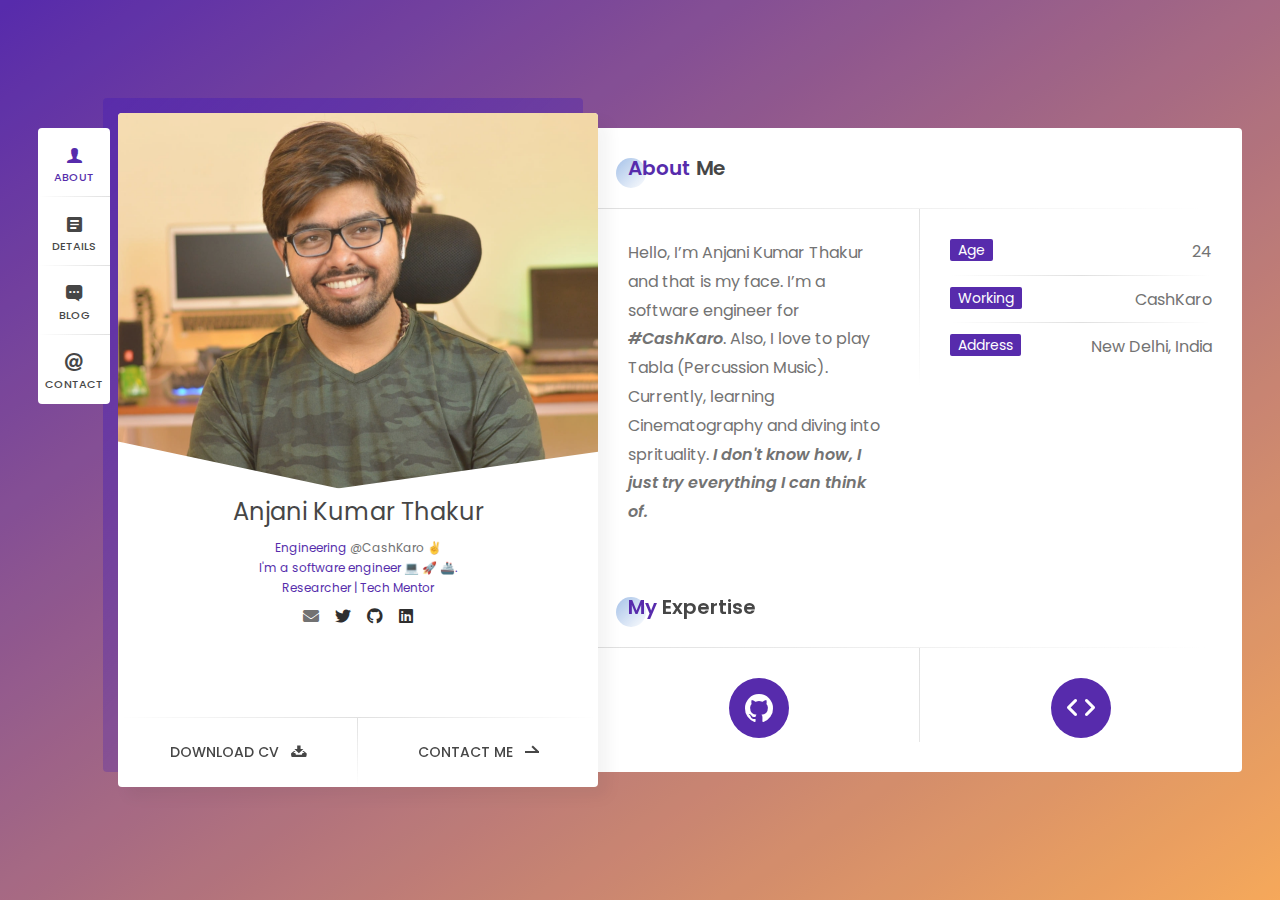
==== index.html @ 3b072b1d "Init" ====
<!DOCTYPE html>
<html lang="en">

<head>
	
	<!--
		Basic
	-->
	<meta charset="UTF-8" />
	<meta http-equiv="X-UA-Compatible" content="IE=edge"> 
	<title>Anjani Kumar Thakur</title>
	<meta name="viewport" content="width=device-width, initial-scale=1, maximum-scale=1" />
	<meta name=description content="Hi I am Anjani Kumar Thakur. I am a Software Engineer - R&D at CashKaro. I love to work in team and build products. I'm a maker and software artisan 💻 🚀 🚢. I love to work in team and build products. Researcher | Tech Mentor">
	<link rel=canonical href=https://anjkt.com/>
	<meta property=og:locale content=en_US>
	<meta property=og:type content=website>
	<meta property=og:title content="Anjani Kumar Thakur - Software Engineer - R&D at CashKaro">
	<meta property=og:description content="Hi I am Anjani Kumar Thakur. I am a Software Engineer - R&D at CashKaro. I love to work in team and build products. I'm a maker and software artisan 💻 🚀 🚢. I love to work in team and build products. Researcher | Tech Mentor">
	<meta property=og:url content=https://anjkt.com/>
	<meta property=og:site_name content="Anjani Kumar Thakur">
	<meta name=twitter:card content=summary_large_image>
	<meta name=twitter:description content="Hi I am Anjani Kumar Thakur. I am a Software Engineer - R&D at CashKaro. I love to work in team and build products. I'm a maker and software artisan 💻 🚀 🚢. I love to work in team and build products. Researcher | Tech Mentor">
	<meta name=twitter:title content="Anjani Kumar Thakur - Software Engineer - R&D at CashKaro">
	
	<!--
		Load Fonts
	-->
	<link href="https://fonts.googleapis.com/css?family=Poppins:100,100i,200,200i,300,300i,400,400i,500,500i,600,600i,700,700i,800,800i,900,900i" rel="stylesheet">
	<link rel="stylesheet" href="https://use.fontawesome.com/releases/v5.8.0/css/all.css">
	
	<!--
		Load CSS
	-->
	<link rel="stylesheet" href="css/basic.css" />
	<link rel="stylesheet" href="css/layout.css" />
	<link rel="stylesheet" href="css/blogs.css" />
	<link rel="stylesheet" href="css/ionicons.css" />
	<link rel="stylesheet" href="css/magnific-popup.css" />
	<link rel="stylesheet" href="css/animate.css" />
	<link rel="stylesheet" href="css/owl.carousel.css" />

	<!--
		Background Gradient
	-->
	<link rel="stylesheet" href="css/gradient.css" />
	
	<!--
		Template New-Skin
	-->
	<link rel="stylesheet" href="css/new-skin/new-skin.css" />

	<!--
		Template Colors
	-->
	<link rel="stylesheet" href="css/template-colors/blue.css" />

	<!--
		Favicons
	-->
	<link rel="shortcut icon" href="images/favicons/favicon.ico">
	
</head>

<body>
	<div class="page new-skin">
		
		<!-- preloader -->
		<div class="preloader">
			<div class="centrize full-width">
				<div class="vertical-center">
					<div class="spinner">
						<div class="double-bounce1"></div>
						<div class="double-bounce2"></div>
					</div>
				</div>
			</div>
		</div>

		<!-- background -->
		<div class="background gradient">
			<ul class="bg-bubbles">
      <li></li>
      <li></li>
      <li></li>
      <li></li>
      <li></li>
      <li></li>
      <li></li>
      <li></li>
      <li></li>
      <li></li>
    </ul>
		</div>

		<!--
			Container
		-->
		<div class="container opened" data-animation-in="fadeInLeft" data-animation-out="fadeOutLeft">

			<!--
				Header
			-->
			<header class="header">

				<!-- menu -->
				<div class="top-menu">
					<ul>
						<li class="active">
							<a href="#about-card">
								<span class="icon ion-person"></span>
								<span class="link">About</span>
							</a>
						</li>
						<li>
							<a href="#edu-card">
								<span class="icon ion-android-list"></span>
								<span class="link">Details</span>
							</a>
						</li>
						<!-- <li>
							<a href="#works-card">
								<span class="icon ion-paintbrush"></span>
								<span class="link">Works</span>
							</a>
						</li> -->
						<li>
							<a href="#blog-card">
								<span class="icon ion-chatbox-working"></span>
								<span class="link">Blog</span>
							</a>
						</li>  
						<li>
							<a href="#contacts-card">
								<span class="icon ion-at"></span>
								<span class="link">Contact</span>
							</a>
						</li>
					</ul>
				</div>

			</header>

			<!--
				Card - Started
			-->
			<div class="card-started" id="home-card">

				<!--
					Profile
				-->
				<div class="profile no-photo">

					<!-- profile image -->
					<div class="slide" style="background-image: url(images/3941.jpg);"></div>

					<!-- profile photo -->
					<div class="image">
						<img src="images/profile.png" alt="" />
					</div>

					<!-- profile titles -->
					<div class="title">Anjani Kumar Thakur</div>
					<div class="subtitle">Engineering <a href="https://cashkaro.com">@CashKaro</a> ✌️<br>
						I'm a software engineer 💻 🚀 🚢.<br>
						Researcher | Tech Mentor</div>

					<!-- profile socials -->
					<div class="social">
						<a target="_blank" href="mailto:hireanjkt@gmail.com"><span class="fa fa-envelope"></span></a>
						<a target="_blank" href="https://twitter.com/lifeofanjkt"><span class="fab fa-twitter"></span></a>
						<a target="_blank" href="https://github.com/anjkt"><span class="fab fa-github"></span></a>
						<a target="_blank" href="https://linkedin.com/in/anjkt/"><span class="fab fa-linkedin"></span></a>
					</div>
					
					<!-- profile buttons -->
					<div class="lnks">
						<a href="https://anjkt.com/resume.pdf" class="lnk" target="_blank">
							<span class="text">Download CV</span>
							<span class="ion ion-archive"></span>
						</a>
						<a href="#" class="lnk discover">
							<span class="text">Contact Me</span>
							<span class="arrow"></span>
						</a>
					</div>

				</div>

			</div>

			<!-- 
				Card - About
			-->
			<div class="card-inner animated active" id="about-card">
				<div class="card-wrap">

					<!-- 
						About 
					-->
					<div class="content about">

						<!-- title -->
						<div class="title">About Me</div>

						<!-- content -->
						<div class="row">
							<div class="col col-d-6 col-t-6 col-m-12 border-line-v">
								<div class="text-box">
									<p>
										Hello, I’m Anjani Kumar Thakur and that is my face. I’m a software engineer for <em><strong>#CashKaro</strong></em>. Also, I love to play Tabla (Percussion Music). Currently, learning Cinematography and diving into sprituality. <em><strong> I don't know how, I just try everything I can think of. </strong></em>
									</p>
								</div>
							</div>
							<div class="col col-d-6 col-t-6 col-m-12 border-line-v">
								<div class="info-list">
									<ul>
										<li><strong>Age</strong> 24</li>
										<li><strong>Working</strong> CashKaro</li>
										<li><strong>Address</strong> New Delhi, India</li>
									</ul>
								</div>
							</div>
							<div class="clear"></div>
						</div>

					</div>

					<!--
						Services
					-->
					<div class="content services">

						<!-- title -->
						<div class="title">My Expertise</div>

						<!-- content -->
						<div class="row service-items border-line-v">

							<!-- service item -->
							<div class="col col-d-6 col-t-6 col-m-12 border-line-h">
								<div class="service-item">
									<div class="icon"><span class="ion ion-social-github"></span></div>
									<div class="name">System Architecturing/ Design</div>
									<p>
										I love to design scalable systems and the underlying Architecture.
									</p>
								</div>
							</div>

							<!-- service item -->
							<div class="col col-d-6 col-t-6 col-m-12 border-line-h">
								<div class="service-item">
									<div class="icon"><span class="ion ion-code"></span></div>
									<div class="name">Software Developement</div>
									<p>
										I'm a maker and software artisan 💻 🚀 🚢. I love to work in team and build products.
									</p>
								</div>
							</div>

							<!-- service item -->
							<div class="col col-d-6 col-t-6 col-m-12">
								<div class="service-item">
									<div class="icon"><span class="ion ion-power"></span></div>
									<div class="name">Research</div>
									<p>
										I love to research on various verticals of Computer Science. I am learning to understand the Request/Response Packets.
									</p>
								</div>
							</div>

							<!-- service item -->
							<div class="col col-d-6 col-t-6 col-m-12">
								<div class="service-item">
									<div class="icon"><span class="ion ion-social-youtube"></span></div>
									<div class="name">Mentoring</div>
									<p>
										Working on Development of a Tech Channel to help individuals to get conceptual learning of Computer Science.
									</p>
								</div>
							</div>

							<div class="clear"></div>
						</div>

					</div>

					<!--
						Fun Fact
					-->
					<div class="content fuct">

						<!-- title -->
						<div class="title">Hobbies</div>

						<!-- content -->
						<div class="row fuct-items">

							<!-- fuct item -->
							<div class="col col-d-4 col-t-4 col-m-6 border-line-v">
								<div class="fuct-item">
									<div class="icon"><span class="ion ion-disc"></span></div>
									<div class="name">Playing Tabla</div>
								</div>
							</div>

							<!-- fuct item -->
							<div class="col col-d-4 col-t-4 col-m-6 border-line-v">
								<div class="fuct-item">
									<div class="icon"><span class="ion ion-beaker"></span></div>
									<div class="name">Cooking</div>
								</div>
							</div>

							<!-- fuct item -->
							<div class="col col-d-4 col-t-4 col-m-6 border-line-v">
								<div class="fuct-item">
									<div class="icon"><span class="ion ion-coffee"></span></div>
									<div class="name">10+ Talks given</div>
								</div>
							</div>

							<div class="clear"></div>
						</div>

					</div>

					<!--
						Clients
					-->
					<div class="content clients">

						<!-- title -->
						<div class="title">Recent Talks</div>

						<!-- content -->
						<div class="row client-items">

							<!-- client item -->
							<div class="col col-d-3 col-t-3 col-m-6 border-line-v">
								<div class="client-item">
									<div class="image">
										<a target="_blank" href="https://www.meetup.com/GdgCloudChennai/events/266081385/">
											<img src="https://www.gstatic.com/devrel-devsite/prod/v2e3f09d6e6536badfdb5bf4153d08404c10f0bdcdc9056b4896a90327dc2c4ff/cloud/images/favicons/onecloud/apple-icon.png" alt="" />
										</a>
									</div>
								</div>
							</div>

							<!-- client item -->
							<div class="col col-d-3 col-t-3 col-m-6 border-line-v">
								<div class="client-item">
									<div class="image">
										<a target="_blank" href="https://www.docker.com/">
											<img src="https://www.docker.com/sites/default/files/d8/styles/role_icon/public/2019-07/vertical-logo-monochromatic.png?itok=erja9lKc" alt="" />
										</a>
									</div>
								</div>
							</div>

							<!-- client item -->
							<div class="col col-d-3 col-t-3 col-m-6 border-line-v">
								<div class="client-item">
									<div class="image">
										<a target="_blank" href="https://kubernetes.io/">
											<img src="https://pbs.twimg.com/profile_images/511909265720614913/21_d3cvM_400x400.png" alt="" />
										</a>
									</div>
								</div>
							</div>

							<!-- client item -->
							<div class="col col-d-3 col-t-3 col-m-6 border-line-v">
								<div class="client-item">
									<div class="image">
										<a target="_blank" href="https://nodejs.org/en/">
											<img src="https://www.mindrops.com/images/nodejs-image.png" alt="" />
										</a>
									</div>
								</div>
							</div>

							<div class="clear"></div>
						</div>

					</div>
				</div>
			</div>


			<!--
				Card - Blog
			-->
			<div class="card-inner blog" id="blog-card">
				<div class="card-wrap">

					<!--
						Blog
					-->
					<div class="content blog">

						<!-- title -->
						<div class="title">Latest Posts</div>

						<!-- content -->
						<div class="row border-line-v">
							<!-- blog item -->
							<div class="col col-d-12 col-t-12 col-m-12 border-line-h">
								<div class="box-item">
									<div class="image">
										<a href="https://www.notion.so/A-Productive-Day-671bca0c2867458e9b963aa12593a6b6" target="_blank">
											<img src="images/blog/blog3.jpg" alt="" />
											<span class="info">
												<span class="ion ion-document-text"></span>
											</span>
											<span class="date"><strong>08</strong>June, 21</span>
										</a>
									</div>
									<div class="desc">
										<a href="https://www.notion.so/A-Productive-Day-671bca0c2867458e9b963aa12593a6b6" target="_blank" class="name">How to push upto 100?</a>
										<div class="category">Productivity</div>
									</div>
								</div>
							</div>
							<!-- blog item -->
							<div class="col col-d-12 col-t-12 col-m-12 border-line-h">
								<div class="box-item">
									<div class="image">
										<a href="TQO.pdf" target="_blank">
											<img src="images/blog/blog1.jpg" alt="" />
											<span class="info">
												<span class="ion ion-document-text"></span>
											</span>
											<span class="date"><strong>20</strong>Jan, 21</span>
										</a>
									</div>
									<div class="desc">
										<a href="TQO.pdf" target="_blank" class="name">How one can find a balance, between practicality and inner happiness?</a>
										<div class="category">Sprituality</div>
									</div>
								</div>
							</div>

							<!-- blog item -->
							<div class="col col-d-12 col-t-12 col-m-12 border-line-h">
								<div class="box-item">
									<div class="image">
										<a href="https://www.linkedin.com/pulse/computer-science-vs-programming-anjani-kumar-thakur/" target="_blank">
											<img src="https://media-exp1.licdn.com/dms/image/C4E12AQFOBDjTX3VTog/article-cover_image-shrink_600_2000/0/1593279548174?e=1621468800&v=beta&t=EJBWq5IeYnmeeKgQ9-lnHzk6WfWb9hARZYEfko4HFCw" alt="" />
											<span class="info">
												<span class="ion ion-document-text"></span>
											</span>
											<span class="date"><strong>27</strong>Jun, 20</span>
										</a>
									</div>
									<div class="desc">
										<a href="https://www.linkedin.com/pulse/computer-science-vs-programming-anjani-kumar-thakur/" target="_blank" class="name">Computer Science vs Programming</a>
										<div class="category">Engineering</div>
									</div>
								</div>
							</div>

							<div class="clear"></div>
						</div>

					</div>

				</div>
			</div>


			<!--
				Card - Resume
			-->
			<div class="card-inner" id="edu-card">
				<div class="card-wrap">

					<!--
						Resume
					-->
					<div class="content resume">

						<!-- title -->
						<div class="title">Details</div>

						<!-- content -->
						<div class="row">

							<!-- experience -->
							<div class="col col-d-6 col-t-6 col-m-12 border-line-v">
								<div class="resume-title border-line-h">
									<div class="icon"><i class="ion ion-briefcase"></i></div>
									<div class="name">Experience</div>
								</div>
								<div class="resume-items">
									<div class="resume-item border-line-h active">
										<div class="date">October 2018 - Present</div>
										<div class="name">Software Development Engineer - Research</div>
										<div class="company">CashKaro</div>
										<p>
											Collaborate with research and development teams on the execution of POC Projects.
										</p>
									</div>
									<div class="resume-item border-line-h">
										<div class="date">June 2018 - Sept 2018</div>
										<div class="name">Software Development Intern</div>
										<div class="company">NovoInvent Softwares</div>
										<p>
											Monitored technical aspects of the front-end delivery for several projects.
										</p>
									</div>
								</div>
							</div>

							<!-- education -->
							<div class="col col-d-6 col-t-6 col-m-12 border-line-v">
								<div class="resume-title border-line-h">
									<div class="icon"><i class="ion ion-university"></i></div>
									<div class="name">Education</div>
								</div>
								<div class="resume-items">
									<div class="resume-item border-line-h">
										<div class="date">2015-2019</div>
										<div class="name">Dr. A.P.J Abdul Kalam Technical University, Lucknow</div>
										<div class="company">Ghaziabad</div>
										<p>
											Bachelor of Technology in Computer Science & Engineering, R.D. Engineering College
										</p>
									</div>
									<div class="resume-item border-line-h">
										<div class="date">2012-2014</div>
										<div class="name">Higher Secondary</div>
										<div class="company">Biratnagar, Nepal</div>
										<p>
											Completed 10+2 in Physics & Maths from HSEB Board, Nepal at Lord Buddha Higher Secondary School
										</p>
									</div>
									<div class="resume-item">
										<div class="date">2002 - 2012</div>
										<div class="name">Secondary</div>
										<div class="company">Birtnagar Nepal</div>
										<p>
											Completed Matriculation from SLC Board, Nepal at Vinayak Boarding Secondary School
										</p>
									</div>
								</div>
							</div>

							<div class="clear"></div>
						</div>

					</div>

					<!--
						Skills
					-->
					<div class="content skills">
						<!-- content -->
						<div class="row">
							<!-- skill item -->
							<div class="col col-d-12 col-t-12 col-m-12 border-line-v">
								<div class="skills-list list">
									<div class="skill-title border-line-h">
										<div class="icon"><i class="ion ion-android-list"></i></div>
										<div class="name">Skills</div>
									</div>
									<ul>
										<li> 
											<div class="name">Languages : C, C++, Java, Python, JS, PHP</div>
										</li>
										<li> 
											<div class="name">Tools/ Frameworks : Bootstrap Polymer JS, Particle JS, MySQL, GIT</div>
										</li>
										<li> 
											<div class="name">Cloud Infrastructure : AWS, GCP </div>
										</li>
										<li> 
											<div class="name">Familiar Areas : Assembly, Java, Blockchain, Machine Learning and AI</div>
										</li>
										<li> 
											<div class="name">Agile Software Development with Testing in different phases of SDLC</div>
										</li>
										<li> 
											<div class="name">System Design</div>
										</li>
									</ul>
								</div>
							</div>
							
							<div class="clear"></div>
						</div>
						
					</div>

				</div>
			</div>


			<!--
				Card - Contacts
			-->
			<div class="card-inner contacts" id="contacts-card">
				<div class="card-wrap">

					<!--
						Conacts Info
					-->
					<div class="content contacts">

						<!-- title -->
						<div class="title">Get in Touch</div>

						<!-- content -->
						<div class="row">
							<div class="col col-d-3 col-t-3 col-m-3 border-line-v"><a target="_blank" href="mailto:hireanjkt@gmail.com"><span class="fa fa-3x fa-envelope"></span></a></div>
							<div class="col col-d-3 col-t-3 col-m-3 border-line-v"><a target="_blank" href="https://twitter.com/lifeofanjkt"><span class="fab fa-3x fa-twitter"></span></a></div>
							<div class="col col-d-3 col-t-3 col-m-3 border-line-v"><a target="_blank" href="https://github.com/anjkt"><span class="fab fa-3x fa-github"></span></a></div>
							<div class="col col-d-3 col-t-3 col-m-3 border-line-v"><a target="_blank" href="https://linkedin.com/in/anjkt/"><span class="fab fa-3x fa-linkedin"></span></a></div>
							<div class="clear"></div>
							<div class="col col-d-12 col-t-12 col-m-12 border-line-v"><span>Feel free to throw me an email, unless you're a recruiter, in which case destroy every email-capable device you own to prevent this possibility.</span></div>
						</div>

					</div>
				</div>
			</div>

		</div>
	</div>
	
	<!--
		jQuery Scripts
	-->
	<script src="js/jquery.min.js"></script>
	<script src="js/jquery.validate.js"></script>
	<script src="js/jquery.magnific-popup.js"></script>
	<script src="js/imagesloaded.pkgd.js"></script>
	<script src="js/isotope.pkgd.js"></script>
	<script src="js/jquery.slimscroll.js"></script>
	<script src="js/owl.carousel.js"></script>
	
	<!--
		Main Scripts
	-->
	<script src="js/scripts.js"></script>
	
</body>

</html>
---- css/basic.css ----
/**
*	Ryan - Resume/CV/vCard Template (HTML)
*	Version: 2.0
*	Author: beshleyua
*	Author URL: http://themeforest.net/user/beshleyua
*	Copyright © Cvio by beshleyua. All Rights Reserved.
**/

/* TABLE OF CONTENTS
	1. Base
	2. Container
	3. Columns
	4. Preloader
	5. Typography
	6. Forms
	7. Alignments
	8. Animations
*/

/*
	1. Basic
*/

html {
	margin-right: 0!important;
}

body {
	margin: 0;
	padding: 0;
	border: none;
	font-family: 'Poppins';
	font-size: 14px;
	color: #626262;
	background: #d8dbe2;
	letter-spacing: 0em;
	font-weight: 400;
	-webkit-font-smoothing: antialiased;
	-webkit-text-size-adjust: 100%;
}

.page {
	position: absolute;
	overflow: hidden;
	width: 100%;
	height: 100%;
}

@media (max-width: 1023px) {
	.page {
		overflow: visible;
	}

}

* {
	box-sizing: border-box;
	-webkit-box-sizing: border-box;
}

/*
	2. Container
*/
.container {
	margin: -300px 0 0 -240px;
	position: absolute;
	top: 50%;
	left: 50%;
	width: 480px;
	height: 600px;
	transform: translateX(0px);
	-webkit-transform: translateX(0px);
	-moz-transform: translateX(0px);
	-o-transform: translateX(0px);
	transition: all 0.4s ease 0s;
	-moz-transition: all 0.4s ease 0s;
	-webkit-transition: all 0.4s ease 0s;
	-o-transition: all 0.4s ease 0s;
}

.container.opened {
	transform: translateX(-240px);
	-webkit-transform: translateX(-240px);
	-moz-transform: translateX(-240px);
	-o-transform: translateX(-240px);
}

@media (max-width: 1072px) {
	.container {
		margin: -300px 0 0 -220px;
		width: 440px;
	}

	.container.opened {
		transform: translateX(-204px);
		-webkit-transform: translateX(-204px);
		-moz-transform: translateX(-204px);
		-o-transform: translateX(-204px);
	}

}

@media (max-width: 1023px) {
	.container {
		margin: 0 auto;
		position: relative;
		top: 83px;
		left: 0;
		width: auto;
		max-width: 540px;
		height: auto;
		transform: none;
		-webkit-transform: none;
		-moz-transform: none;
		-o-transform: none;
	}

	.container.opened {
		transform: none;
		-webkit-transform: none;
		-moz-transform: none;
		-o-transform: none;
	}

}

@media (max-width: 560px) {
	.container {
		margin: 0 5px;
		top: 78px;
		width: auto;
		max-width: 100%;
	}

}

.background {
	position: fixed;
	top: 0%;
	left: 0%;
	width: 100%;
	height: 100%;
	background-position: center center;
	background-repeat: no-repeat;
	background-size: cover;
	background-color: rgba(120, 204, 109, 0.4);
}


/*
	3. Columns
*/
.row {
	margin: 0 -20px;
	position: relative;
	font-size: 0;
}

.row .col {
	padding: 20px;
	position: relative;
	display: inline-block;
	vertical-align: top;
	font-size: 14px;
}

.row .col .col {
	padding-top: 0;
	padding-bottom: 20px;
}

@media (min-width: 1024px) {
	.row .col.col-d-12 {
		width: 99.996%;
	}

	.row .col.col-d-11 {
		width: 91.663%;
	}

	.row .col.col-d-10 {
		width: 83.333%;
	}

	.row .col.col-d-9 {
		width: 74.997%;
	}

	.row .col.col-d-8 {
		width: 66.664%;
	}

	.row .col.col-d-7 {
		width: 58.331%;
	}

	.row .col.col-d-6 {
		width: 49.998%;
	}

	.row .col.col-d-5 {
		width: 41.665%;
	}

	.row .col.col-d-4 {
		width: 33.332%;
	}

	.row .col.col-d-3 {
		width: 24.999%;
	}

	.row .col.col-d-2 {
		width: 16.666%;
	}

	.row .col.col-d-1 {
		width: 8.333%;
	}

}

@media (max-width: 1023px) {
	.row .col.col-t-12 {
		width: 99.996%;
	}

	.row .col.col-t-11 {
		width: 91.663%;
	}

	.row .col.col-t-10 {
		width: 83.333%;
	}

	.row .col.col-t-9 {
		width: 74.997%;
	}

	.row .col.col-t-8 {
		width: 66.664%;
	}

	.row .col.col-t-7 {
		width: 58.331%;
	}

	.row .col.col-t-6 {
		width: 49.998%;
	}

	.row .col.col-t-5 {
		width: 41.665%;
	}

	.row .col.col-t-4 {
		width: 33.332%;
	}

	.row .col.col-t-3 {
		width: 24.999%;
	}

	.row .col.col-t-2 {
		width: 16.666%;
	}

	.row .col.col-t-1 {
		width: 8.333%;
	}

}

@media (max-width: 560px) {
	.row .col.col-m-12 {
		width: 99.996%;
	}

	.row .col.col-m-11 {
		width: 91.663%;
	}

	.row .col.col-m-10 {
		width: 83.333%;
	}

	.row .col.col-m-9 {
		width: 74.997%;
	}

	.row .col.col-m-8 {
		width: 66.664%;
	}

	.row .col.col-m-7 {
		width: 58.331%;
	}

	.row .col.col-m-6 {
		width: 49.998%;
	}

	.row .col.col-m-5 {
		width: 41.665%;
	}

	.row .col.col-m-4 {
		width: 33.332%;
	}

	.row .col.col-m-3 {
		width: 24.999%;
	}

	.row .col.col-m-2 {
		width: 16.666%;
	}

	.row .col.col-m-1 {
		width: 8.333%;
	}

}

.row:after {
	content: '';
	display: block;
	clear: both;
}

.border-line-v:before {
	content: '';
	position: absolute;
	left: 0;
	top: 0;
	width: 1px;
	height: 100%;
	background: -moz-radial-gradient(top, ellipse cover, rgba(197, 202, 213, 0.7) 0%, rgba(255, 255, 255, 0) 70%);
	background: -webkit-radial-gradient(top, ellipse cover, rgba(197, 202, 213, 0.7) 0%, rgba(255, 255, 255, 0) 70%);
	background: radial-gradient(ellipse at top, rgba(197, 202, 213, 0.7) 0%, rgba(255, 255, 255, 0) 70%);
}

.border-line-h:after {
	content: '';
	position: absolute;
	left: 0;
	bottom: 0;
	width: 100%;
	height: 1px;
	background: -moz-radial-gradient(left, ellipse cover, rgba(197, 202, 213, 0.7) 0%, rgba(255, 255, 255, 0) 70%);
	background: -webkit-radial-gradient(left, ellipse cover, rgba(197, 202, 213, 0.7) 0%, rgba(255, 255, 255, 0) 70%);
	background: radial-gradient(ellipse at left, rgba(197, 202, 213, 0.7) 0%, rgba(255, 255, 255, 0) 70%);
}

/*
	4. Preloader
*/
.preloader {
	position: fixed;
	top: 0;
	left: 0;
	width: 100%;
	height: 100%;
	text-align: center;
	background: #ffffff;
	z-index: 1000;
}

.preloader .spinner {
	position: relative;
	display: inline-block;
	width: 40px;
	height: 40px;
}

.preloader .spinner .double-bounce1,
.preloader .spinner .double-bounce2 {
	position: absolute;
	top: 0;
	left: 0;
	width: 100%;
	height: 100%;
	background: #78cc6d;
	opacity: 1;
	-webkit-animation: sk-bounce 2s infinite ease-in-out;
	animation: sk-bounce 2s infinite ease-in-out;
	border-radius: 50%;
	-moz-border-radius: 50%;
	-webkit-border-radius: 50%;
	-khtml-border-radius: 50%;
}

.preloader .spinner .double-bounce2 {
	-webkit-animation-delay: -1s;
	animation-delay: -1s;
	opacity: 0.1;
}

/*
	5. Typography
*/
h1,
h2,
h3,
h4,
h5,
h6 {
	margin: 0 0 5px 0;
	font-family: 'Poppins';
	font-size: 25px;
	color: #171717;
	line-height: 33px;
	font-weight: 500;
}

h2 {
	font-size: 24px;
}

h3 {
	font-size: 22px;
}

h4 {
	font-size: 20px;
}

h5 {
	font-size: 18px;
}

h6 {
	font-size: 16px;
}

p {
	font-size: 14px;
	line-height: 1.6;
	padding: 0;
	margin: 0 0 20px 0;
}

strong {
	font-weight: 500;
}

/* links, buttons */
.lnks {
	position: absolute;
	bottom: 0;
	left: 0;
	width: 100%;
	height: 70px;
	z-index: 10;
}

.lnks:before {
	content: '';
	position: absolute;
	left: 0;
	top: 0;
	width: 100%;
	height: 1px;
	background: -moz-radial-gradient(left, ellipse cover, rgba(197, 202, 213, 0.7) 0%, rgba(255, 255, 255, 0) 70%);
	background: -webkit-radial-gradient(left, ellipse cover, rgba(197, 202, 213, 0.7) 0%, rgba(255, 255, 255, 0) 70%);
	background: radial-gradient(ellipse at left, rgba(197, 202, 213, 0.7) 0%, rgba(255, 255, 255, 0) 70%);
}

.lnk,
.button {
	position: relative;
	float: left;
	width: 50%;
	height: 70px;
	line-height: 70px;
	font-size: 12px;
	color: #171717;
	font-weight: 500;
	text-align: center;
	text-decoration: none;
	text-transform: uppercase;
	border: none;
}

.lnk:before,
.button:before {
	content: '';
	position: absolute;
	right: 0;
	top: 0;
	width: 1px;
	height: 100%;
	background: -moz-radial-gradient(top, ellipse cover, rgba(197, 202, 213, 0.7) 0%, rgba(255, 255, 255, 0) 70%);
	background: -webkit-radial-gradient(top, ellipse cover, rgba(197, 202, 213, 0.7) 0%, rgba(255, 255, 255, 0) 70%);
	background: radial-gradient(ellipse at top, rgba(197, 202, 213, 0.7) 0%, rgba(255, 255, 255, 0) 70%);
}

.lnk .ion,
.button .ion,
.lnk .arrow,
.button .arrow {
	margin: 0 0 0 8px;
	position: relative;
	top: -2px;
	display: inline-block;
	vertical-align: middle;
	font-size: 18px;
	transition: all 0.3s ease 0s;
	-moz-transition: all 0.3s ease 0s;
	-webkit-transition: all 0.3s ease 0s;
	-o-transition: all 0.3s ease 0s;
}

.lnk .arrow,
.button .arrow {
	top: -1px;
	width: 14px;
	height: 2px;
}

.lnk .arrow:before,
.button .arrow:before,
.lnk .arrow:after,
.button .arrow:after {
	content: '';
	position: absolute;
	left: 0;
	top: 0;
	width: 100%;
	height: 100%;
	background: #171717;
	transition: all 0.3s ease 0s;
	-moz-transition: all 0.3s ease 0s;
	-webkit-transition: all 0.3s ease 0s;
	-o-transition: all 0.3s ease 0s;
}

.lnk .arrow:after,
.button .arrow:after {
	left: auto;
	top: auto;
	right: 0;
	bottom: 3px;
	width: 8px;
	height: 2px;
	transform: rotate(45deg);
	-webkit-transform: rotate(45deg);
	-moz-transform: rotate(45deg);
	-o-transform: rotate(45deg);
}

.lnk .text,
.button .text {
	transition: all 0.3s ease 0s;
	-moz-transition: all 0.3s ease 0s;
	-webkit-transition: all 0.3s ease 0s;
	-o-transition: all 0.3s ease 0s;
}

.lnk:last-child:before,
.button:last-child:before {
	display: none;
}

.lnk:hover,
.button:hover {
	color: #78cc6d;
}

.lnk:hover .ion,
.button:hover .ion {
	color: #78cc6d;
}

.lnk:hover .arrow:before,
.button:hover .arrow:before,
.lnk:hover .arrow:after,
.button:hover .arrow:after {
	background: #78cc6d;
}

.button {
	display: inline-block;
	float: none;
	width: auto;
}

a {
	color: #626262;
	text-decoration: none;
	opacity: 1;
	outline: none;
}

a:hover {
	text-decoration: none;
	color: #78cc6d;
}

/* lists */
ol,
ul {
	list-style: none;
	margin-top: 0px;
	margin-bottom: 0px;
	padding-left: 0px;
}

ul ul,
ul ol,
ol ol,
ol ul {
	margin-bottom: 0px;
}

li {
	margin-bottom: 0px;
}

/* code */
code {
	background: #d8dbe2;
	font-size: 16px;
	font-family: 'Poppins';
	margin: 20px 0;
	padding: 10px 20px;
}

/* tables */
table {
	width: 100%;
	margin: 30px 0;
	padding: 0;
	border-collapse: collapse;
}

th {
	font-weight: 500;
	border: none;
	border-bottom: 1px solid #d8dbe2;
	color: #171717;
	padding: 12px 15px;
	text-align: left;
}

td {
	border: none;
	border-bottom: 1px solid #d8dbe2;
	padding: 12px 15px;
	text-align: left;
	color: #626262;
}

/* blockquote */
blockquote {
	font-family: 'Poppins';
}

/*
	6. Forms
*/
input,
textarea,
button {
	margin: 0;
	padding: 0;
	display: block;
	font-family: 'Poppins';
	font-size: 13px;
	width: 100%;
	height: 60px;
	color: #171717;
	background: none;
	border: none;
	border-bottom: 1px solid #d8dbe2;
	-webkit-appearance: none;
	-moz-appearance: none;
	appearance: none;
	resize: none;
	outline: 0;
	transition: all 0.3s ease 0s;
	-moz-transition: all 0.3s ease 0s;
	-webkit-transition: all 0.3s ease 0s;
	-o-transition: all 0.3s ease 0s;
	border-radius: 0px;
	-moz-border-radius: 0px;
	-webkit-border-radius: 0px;
	-khtml-border-radius: 0px;
}

input:focus,
textarea:focus,
button:focus {
	color: #171717;
	border-bottom: 1px solid #78cc6d;
}

textarea {
	padding: 15px 0;
	height: 80px;
}

button {
	width: auto;
	display: inline-block;
	vertical-align: top;
	color: #171717;
	border-bottom: 1px solid #d8dbe2;
	text-align: left;
	cursor: pointer;
}

button:hover {
	border-bottom: 1px solid #78cc6d;
}

label,
legend {
	display: block;
	padding-bottom: 10px;
	font-family: 'Poppins';
	font-size: 14px;
}

fieldset {
	border-width: 0;
	padding: 0;
}

input[type="checkbox"],
input[type="radio"] {
	display: inline;
}

::-webkit-input-placeholder {
	color: #999999;
}

:-moz-placeholder {
	color: #999999;
}

::-moz-placeholder {
	color: #999999;
}

:-ms-input-placeholder {
	color: #999999;
}

input:focus::-webkit-input-placeholder,
textarea:focus::-webkit-input-placeholder {
	color: #171717;
}

input:focus:-moz-placeholder,
textarea:focus:-moz-placeholder {
	color: #171717;
}

input:focus::-moz-placeholder,
textarea:focus::-moz-placeholder {
	color: #171717;
}

input:focus:-ms-input-placeholder,
textarea:focus:-ms-input-placeholder {
	color: #171717;
}

input.error,
textarea.error {
	border-bottom: 1px solid #ff0000 !important;
}

label.error {
	display: none!important;
}

input.error::-moz-placeholder,
textarea.error::-moz-placeholder {
	color: #ff0000;
}

input.error:-moz-placeholder,
textarea.error:-moz-placeholder {
	color: #ff0000;
}

input.error:-ms-input-placeholder,
textarea.error:-ms-input-placeholder {
	color: #ff0000;
}

input.error::-webkit-input-placeholder,
textarea.error::-webkit-input-placeholder {
	color: #ff0000;
}

/*
	7. Alignments
*/
.align-center {
	text-align: center !important;
}

.align-right {
	text-align: right !important;
}

.align-left {
	text-align: left !important;
}

.pull-right {
	float: right !important;
}

.pull-left {
	float: left !important;
}

.pull-none {
	float: none !important;
}

/* width */
.full-width {
	max-width: 100% !important;
	width: 100% !important;
}

.full-max-width {
	max-width: 100% !important;
	width: auto !important;
}

/* vertical align */
.centrize {
	display: table !important;
	table-layout: fixed !important;
	height: 100% !important;
	position: relative !important;
}

.vertical-center {
	display: table-cell !important;
	vertical-align: middle !important;
}

.vertical-top {
	display: table-cell !important;
	vertical-align: top !important;
}

.vertical-bottom {
	display: table-cell !important;
	vertical-align: bottom !important;
}

/* text formating */
.text-uppercase {
	text-transform: uppercase !important;
}

.text-lowercase {
	text-transform: lowercase !important;
}

.text-capitalize {
	text-transform: capitalize !important;
}

.text-regular {
	font-weight: 400 !important;
}

.text-bold {
	font-weight: 700 !important;
}

.text-italic {
	font-style: italic !important;
}

/* clearing */
.clear {
	clear: both;
}

/*
	8. Animations
*/
/* flip cards */
.FlipIn {
	-webkit-backface-visibility: visible !important;
	backface-visibility: visible !important;
	-webkit-animation-duration: 0.7s !important;
	animation-duration: 0.7s !important;
	-webkit-animation-name: FlipIn;
	animation-name: FlipIn;
}

@-webkit-keyframes FlipIn {
	from {
		-webkit-transform: perspective(400px) rotate3d(0, 1, 0, 90deg);
		transform: perspective(400px) rotate3d(0, 1, 0, 90deg);
		-webkit-animation-timing-function: ease-in;
		animation-timing-function: ease-in;
		opacity: 0;
	}

	60% {
		-webkit-transform: perspective(400px) rotate3d(0, 1, 0, 0deg);
		transform: perspective(400px) rotate3d(0, 1, 0, 0deg);
		opacity: 1;
	}

	80% {
		-webkit-transform: perspective(400px) rotate3d(0, 1, 0, -5deg);
		transform: perspective(400px) rotate3d(0, 1, 0, -5deg);
	}

	to {
		-webkit-transform: perspective(400px);
		transform: perspective(400px);
	}

}

@keyframes FlipIn {
	from {
		-webkit-transform: perspective(400px) rotate3d(0, 1, 0, 90deg);
		transform: perspective(400px) rotate3d(0, 1, 0, 90deg);
		-webkit-animation-timing-function: ease-in;
		animation-timing-function: ease-in;
		opacity: 0;
	}

	60% {
		-webkit-transform: perspective(400px) rotate3d(0, 1, 0, 0deg);
		transform: perspective(400px) rotate3d(0, 1, 0, 0deg);
		opacity: 1;
	}

	80% {
		-webkit-transform: perspective(400px) rotate3d(0, 1, 0, -5deg);
		transform: perspective(400px) rotate3d(0, 1, 0, -5deg);
	}

	to {
		-webkit-transform: perspective(400px);
		transform: perspective(400px);
	}

}

.FlipOut {
	-webkit-animation-duration: 0.7s !important;
	animation-duration: 0.7s !important;
	-webkit-backface-visibility: visible !important;
	backface-visibility: visible !important;
	-webkit-animation-name: FlipOut;
	animation-name: FlipOut;
}

@-webkit-keyframes FlipOut {
	from {
		-webkit-transform: perspective(400px);
		transform: perspective(400px);
	}

	30% {
		-webkit-transform: perspective(400px) rotate3d(0, 1, 0, -5deg);
		transform: perspective(400px) rotate3d(0, 1, 0, -5deg);
		opacity: 1;
	}

	to {
		-webkit-transform: perspective(400px) rotate3d(0, 1, 0, 90deg);
		transform: perspective(400px) rotate3d(0, 1, 0, 90deg);
		opacity: 0;
	}

}

@keyframes FlipOut {
	from {
		-webkit-transform: perspective(400px);
		transform: perspective(400px);
	}

	30% {
		-webkit-transform: perspective(400px) rotate3d(0, 1, 0, -5deg);
		transform: perspective(400px) rotate3d(0, 1, 0, -5deg);
		opacity: 1;
	}

	to {
		-webkit-transform: perspective(400px) rotate3d(0, 1, 0, 90deg);
		transform: perspective(400px) rotate3d(0, 1, 0, 90deg);
		opacity: 0;
	}

}

/* preloader */
@-webkit-keyframes sk-bounce {
	0%,
	100% {
		-webkit-transform: scale(0);
	}

	50% {
		-webkit-transform: scale(1);
	}

}

@keyframes sk-bounce {
	0%,
	100% {
		transform: scale(0);
		-webkit-transform: scale(0);
	}

	50% {
		transform: scale(1);
		-webkit-transform: scale(1);
	}

}
---- css/layout.css ----
/**
*	Ryan - Resume/CV/vCard Template (HTML)
*	Version: 2.0
*	Author: beshleyua
*	Author URL: http://themeforest.net/user/beshleyua
*	Copyright © Cvio by beshleyua. All Rights Reserved.
**/

/* TABLE OF CONTENTS
	1. Base
	2. Container
	3. Columns
	4. Preloader
	5. Typography
	6. Forms
	7. Alignments
	8. Animations
*/

/*
	1. Header
*/

.header {
	position: absolute;
	left: -80px;
	top: 15px;
	width: 72px;
	z-index: 100;
	text-align: center;
	opacity: 1;
	visibility: visible;
	border-radius: 4px;
	-moz-border-radius: 4px;
	-webkit-border-radius: 4px;
	-khtml-border-radius: 4px;
}

.header.active {
	opacity: 1!important;
	visibility: visible!important;
}

.header .top-menu {
	width: 100%;
	font-size: 0;
}

.header .top-menu ul li {
	display: block;
	transition: color 0.3s ease 0s;
	-moz-transition: color 0.3s ease 0s;
	-webkit-transition: color 0.3s ease 0s;
	-o-transition: color 0.3s ease 0s;
}

.header .top-menu ul li:first-child a {
	border-radius: 4px 4px 0 0;
	-moz-border-radius: 4px 4px 0 0;
	-webkit-border-radius: 4px 4px 0 0;
	-khtml-border-radius: 4px 4px 0 0;
}

.header .top-menu ul li:last-child a {
	border-radius: 0 0 4px 4px;
	-moz-border-radius: 0 0 4px 4px;
	-webkit-border-radius: 0 0 4px 4px;
	-khtml-border-radius: 0 0 4px 4px;
	border: none;
}

.header .top-menu ul li:last-child a:before {
	display: none;
}

.header .top-menu ul li a {
	position: relative;
	overflow: hidden;
	display: block;
	height: 72px;
	color: #171717;
	text-align: center;
	background: #ffffff;
}

.header .top-menu ul li a:before {
	content: '';
	position: absolute;
	left: 0;
	bottom: 0;
	width: 100%;
	height: 1px;
	background: -moz-radial-gradient(right, ellipse cover, rgba(197, 202, 213, 0.7) 0%, rgba(255, 255, 255, 0) 70%);
	background: -webkit-radial-gradient(right, ellipse cover, rgba(197, 202, 213, 0.7) 0%, rgba(255, 255, 255, 0) 70%);
	background: radial-gradient(ellipse at right, rgba(197, 202, 213, 0.7) 0%, rgba(255, 255, 255, 0) 70%);
}

.header .top-menu ul li a .icon {
	margin: -27px 0 0 -20px;
	position: absolute;
	top: 50%;
	left: 50%;
	width: 40px;
	height: 40px;
	font-size: 20px;
	color: #171717;
	line-height: 40px;
	border-radius: 30px;
	-moz-border-radius: 30px;
	-webkit-border-radius: 30px;
	-khtml-border-radius: 30px;
	transition: all 0.3s ease 0s;
	-moz-transition: all 0.3s ease 0s;
	-webkit-transition: all 0.3s ease 0s;
	-o-transition: all 0.3s ease 0s;
}

.header .top-menu ul li a .link {
	position: absolute;
	left: 0;
	top: 57%;
	width: 100%;
	display: block;
	font-size: 11px;
	font-weight: 500;
	text-transform: uppercase;
	transition: all 0.3s ease 0s;
	-moz-transition: all 0.3s ease 0s;
	-webkit-transition: all 0.3s ease 0s;
	-o-transition: all 0.3s ease 0s;
}

.header .top-menu ul li:hover a,
.header .top-menu ul li.active a {
	color: #78cc6d;
}

.header .top-menu ul li:hover a .icon,
.header .top-menu ul li.active a .icon,
.header .top-menu ul li:hover a .link,
.header .top-menu ul li.active a .link {
	color: #78cc6d;
}

@media (max-width: 1023px) {
	.header {
		position: fixed;
		left: 0;
		top: -4px;
		width: 100%;
		height: 72px;
		display: flex;
		align-items: center;
		justify-content: center;
	}

	.header .top-menu {
		margin: 0 auto;
		max-width: 540px;
		display: flex;
		box-shadow: 0 0 25px rgba(0, 0, 0, 0.05);
	}

	.header .top-menu ul {
		display: flex;
		width: 100%;
	}

	.header .top-menu ul li {
		display: block;
		width: 100%;
	}

	.header .top-menu ul li:first-child a {
		border-radius: 4px 0 0 4px;
		-moz-border-radius: 4px 0 0 4px;
		-webkit-border-radius: 4px 0 0 4px;
		-khtml-border-radius: 4px 0 0 4px;
	}

	.header .top-menu ul li:last-child a {
		border-radius: 0 4px 4px 0;
		-moz-border-radius: 0 4px 4px 0;
		-webkit-border-radius: 0 4px 4px 0;
		-khtml-border-radius: 0 4px 4px 0;
	}

	.header .top-menu ul li a:before {
		content: '';
		position: absolute;
		left: 0;
		bottom: 0;
		width: 1px;
		height: 100%;
		background: -moz-radial-gradient(top, ellipse cover, rgba(197, 202, 213, 0.7) 0%, rgba(255, 255, 255, 0) 70%);
		background: -webkit-radial-gradient(top, ellipse cover, rgba(197, 202, 213, 0.7) 0%, rgba(255, 255, 255, 0) 70%);
		background: radial-gradient(ellipse at top, rgba(197, 202, 213, 0.7) 0%, rgba(255, 255, 255, 0) 70%);
	}

	.header .top-menu ul li:last-child a:before {
		display: block;
	}

}

@media (max-width: 560px) {
	.header {
		padding: 0 5px;
		width: 100%;
	}

	.header .top-menu {
		max-width: 100%;
	}

}

/*
	2. Card - Started
*/
.card-started {
	position: relative;
	width: 100%;
	height: 600px;
	z-index: 11;
	border-radius: 4px;
	-moz-border-radius: 4px;
	-webkit-border-radius: 4px;
	-khtml-border-radius: 4px;
}

.card-started:before {
	content: '';
	position: absolute;
	top: 0;
	left: 0;
	width: 100%;
	height: 100%;
	box-shadow: 10px 10px 15px rgba(0, 0, 0, 0.05);
	border-radius: 0 0 4px 0;
	-moz-border-radius: 0 0 4px 0;
	-webkit-border-radius: 0 0 4px 0;
	-khtml-border-radius: 0 0 4px 0;
}

.card-started:after {
	content: '';
	position: absolute;
	left: -15px;
	top: -15px;
	width: 100%;
	height: 100%;
	background: -moz-linear-gradient(-45deg, rgba(120, 204, 109, 0.4) 0%, rgba(120, 204, 109, 0.01) 100%);
	background: -webkit-linear-gradient(-45deg, rgba(120, 204, 109, 0.4) 0%, rgba(120, 204, 109, 0.01) 100%);
	background: linear-gradient(135deg, rgba(120, 204, 109, 0.4) 0%, rgba(120, 204, 109, 0.01) 100%);
	border-radius: 4px;
	-moz-border-radius: 4px;
	-webkit-border-radius: 4px;
	-khtml-border-radius: 4px;
}

.card-started .profile {
	padding: 210px 50px 50px 50px;
	position: relative;
	height: 100%;
	background: #ffffff;
	text-align: center;
	z-index: 10;
	border-radius: 4px;
	-moz-border-radius: 4px;
	-webkit-border-radius: 4px;
	-khtml-border-radius: 4px;
}

.card-started .profile.no-photo {
	padding-top: 340px;
}

.card-started .profile.no-photo .image {
	display: none;
}

.card-started .profile .slide {
	position: absolute;
	overflow: hidden;
	left: 0;
	top: 0;
	width: 100%;
	height: 300px;
	background-color: #626262;
	background-repeat: no-repeat;
	background-position: center center;
	background-size: cover;
	border-radius: 4px 4px 0 0;
	-moz-border-radius: 4px 4px 0 0;
	-webkit-border-radius: 4px 4px 0 0;
	-khtml-border-radius: 4px 4px 0 0;
}

.card-started .profile .slide:before,
.card-started .profile .slide:after {
	content: '';
	position: absolute;
	left: -25%;
	bottom: -198px;
	width: 700px;
	height: 200px;
	background: #ffffff;
	transform: rotate(12deg);
	-webkit-transform: rotate(12deg);
	-moz-transform: rotate(12deg);
	-o-transform: rotate(12deg);
}

.card-started .profile .slide:after {
	left: auto;
	right: -25%;
	transform: rotate(-6deg);
	-webkit-transform: rotate(-6deg);
	-moz-transform: rotate(-6deg);
	-o-transform: rotate(-6deg);
}

.card-started .profile .image {
	margin: 0 0 20px 0;
	position: relative;
	display: inline-block;
	width: 140px;
}

.card-started .profile .image:before {
	content: '';
	position: absolute;
	top: 10px;
	left: -10px;
	width: 100%;
	height: 100%;
	background: -moz-linear-gradient(-45deg, rgba(120, 204, 109, 0.4) 0%, rgba(120, 204, 109, 0.01) 100%);
	background: -webkit-linear-gradient(-45deg, rgba(120, 204, 109, 0.4) 0%, rgba(120, 204, 109, 0.01) 100%);
	background: linear-gradient(135deg, rgba(120, 204, 109, 0.4) 0%, rgba(120, 204, 109, 0.01) 100%);
	border-radius: 100%;
	-moz-border-radius: 100%;
	-webkit-border-radius: 100%;
	-khtml-border-radius: 100%;
}

.card-started .profile .image img {
	position: relative;
	display: block;
	width: 100%;
	height: auto;
	border: 3px solid #ffffff;
	border-radius: 100%;
	-moz-border-radius: 100%;
	-webkit-border-radius: 100%;
	-khtml-border-radius: 100%;
}

.card-started .profile .title {
	margin: 0 0 10px 0;
	font-size: 32px;
	color: #171717;
	line-height: 32px;
	font-weight: 400;
}

.card-started .profile .subtitle {
	margin: 0 0 15px 0;
	font-size: 14px;
	color: #78cc6d;
	line-height: 14px;
	font-weight: 400;
}

.card-started .profile .social a {
	margin: 0 6px;
	display: inline-block;
	vertical-align: middle;
}

.card-started .profile .social a .ion, .card-started .profile .social a .fab, .card-started .profile .social a .fas {
	font-size: 16px;
	color: #171717;
	transition: all 0.3s ease 0s;
	-moz-transition: all 0.3s ease 0s;
	-webkit-transition: all 0.3s ease 0s;
	-o-transition: all 0.3s ease 0s;
}

.card-started .profile .social a:hover .ion, .card-started .profile .social a:hover .fab, .card-started .profile .social a:hover .fas {
	color: #78cc6d;
}

.card-started .profile .lnk.active.discover .arrow {
	transform: scaleX(-1);
	-webkit-transform: scaleX(-1);
	-moz-transform: scaleX(-1);
	-o-transform: scaleX(-1);
}

@media (max-width: 560px) {
	.card-started {
		height: 480px;
	}

	.card-started:after {
		display: none;
	}

	.card-started .profile {
		padding: 135px 25px 25px 25px;
	}

	.card-started .profile.no-photo {
		padding-top: 250px;
	}

	.card-started .profile .slide {
		height: 200px;
	}

	.card-started .profile .image {
		margin: 0 0 15px 0;
		width: 124px;
	}

	.card-started .profile .title {
		font-size: 28px;
		line-height: 28px;
	}

}

/*
	3. Cards
*/
.card-inner {
	padding: 0;
	position: absolute;
	overflow: hidden;
	left: 95%;
	top: 15px;
	width: 120%;
	height: 570px;
	background: #ffffff;
	transform-origin: center left;
	opacity: 0;
	visibility: hidden;
	z-index: 8;
	border-radius: 4px;
	-moz-border-radius: 4px;
	-webkit-border-radius: 4px;
	-khtml-border-radius: 4px;
	transition: visibility 1s linear, opacity 0.5s linear;
	-moz-transition: visibility 1s linear, opacity 0.5s linear;
	-webkit-transition: visibility 1s linear, opacity 0.5s linear;
	-o-transition: visibility 1s linear, opacity 0.5s linear;
}

.card-inner.animated {
	opacity: 1;
	visibility: visible;
	z-index: 9;
}

.card-inner.active {
	opacity: 1;
	visibility: visible;
	z-index: 10;
}

.card-inner.hidden {
	opacity: 0;
	visibility: hidden;
	z-index: 9;
}

.card-inner:before,
.card-inner:after {
	content: '';
	position: absolute;
	top: 0;
	left: 0;
	right: 20px;
	height: 20px;
	background: #ffffff;
	z-index: 10;
}

.card-inner:after {
	top: auto;
	bottom: 0;
}

.card-inner .card-wrap {
	padding: 30px 30px 30px 60px;
	position: relative;
	overflow-x: hidden;
	height: 100%;
}

@media (max-width: 1072px) {
	.card-inner {
		width: 115%;
	}

}

@media (max-width: 1023px) {
	.card-inner {
		position: relative;
		margin: 15px 0;
		left: 0;
		top: 0;
		width: auto;
		height: auto;
		opacity: 1;
		visibility: visible;
	}

	.card-inner .card-wrap {
		padding: 30px 30px 30px 40px;
		overflow: visible;
		height: auto;
	}

	.card-inner:last-child {
		margin-bottom: 50px;
	}

}

@media (max-width: 560px) {
	.card-inner {
		margin: 10px 0;
	}

	.card-inner .card-wrap {
		padding: 30px;
	}

	.card-inner:last-child {
		margin-bottom: 10px;
	}

}

/* content */
.content {
	margin: 0 0 60px 0;
	position: relative;
}

.content:last-child {
	margin-bottom: 0;
}

.content .title {
	margin: 0 0 15px 0;
	padding: 0 0 5px 0;
	position: relative;
	font-size: 17px;
	color: #171717;
	line-height: 21px;
	font-weight: 500;
}

.content .title:before {
	content: '';
	position: absolute;
	left: -12px;
	top: 0;
	width: 30px;
	height: 30px;
	background: -moz-linear-gradient(-45deg, rgba(120, 204, 109, 0.4) 0%, rgba(120, 204, 109, 0.01) 100%);
	background: -webkit-linear-gradient(-45deg, rgba(120, 204, 109, 0.4) 0%, rgba(120, 204, 109, 0.01) 100%);
	background: linear-gradient(135deg, rgba(120, 204, 109, 0.4) 0%, rgba(120, 204, 109, 0.01) 100%);
	z-index: -1;
	border-radius: 30px;
	-moz-border-radius: 30px;
	-webkit-border-radius: 30px;
	-khtml-border-radius: 30px;
}

.content .title:after {
	content: '';
	position: absolute;
	left: -60px;
	bottom: -15px;
	width: 95%;
	height: 1px;
	background: -moz-radial-gradient(left, ellipse cover, rgba(197, 202, 213, 0.7) 0%, rgba(255, 255, 255, 0) 70%);
	background: -webkit-radial-gradient(left, ellipse cover, rgba(197, 202, 213, 0.7) 0%, rgba(255, 255, 255, 0) 70%);
	background: radial-gradient(ellipse at left, rgba(197, 202, 213, 0.7) 0%, rgba(255, 255, 255, 0) 70%);
}

/*
	4. Card - About
*/
/* 4.1 About */
.info-list ul li {
	display: inline-block;
	width: 48%;
	line-height: 1.6;
}

.info-list ul li strong {
	display: inline-block;
	font-size: 13px;
	color: #171717;
	font-weight: 500;
	text-transform: uppercase;
}

@media (max-width: 560px) {
	.info-list ul li {
		display: block;
		width: auto;
	}

}

/* 4.2 Services */
.service-items {
	font-size: 0;
}

.service-items.border-line-v:after {
	margin: 0 0 0 -1px;
	content: '';
	position: absolute;
	left: 50%;
	top: 0;
	width: 1px;
	height: 100%;
	background: -moz-radial-gradient(top, ellipse cover, rgba(197, 202, 213, 0.7) 0%, rgba(255, 255, 255, 0) 70%);
	background: -webkit-radial-gradient(top, ellipse cover, rgba(197, 202, 213, 0.7) 0%, rgba(255, 255, 255, 0) 70%);
	background: radial-gradient(ellipse at top, rgba(197, 202, 213, 0.7) 0%, rgba(255, 255, 255, 0) 70%);
}

.service-items .service-item {
	text-align: left;
}

.service-items .service-item .icon {
	margin: 0;
	width: 60px;
	height: 60px;
	text-align: center;
	font-size: 32px;
	color: #78cc6d;
	background: -moz-linear-gradient(-45deg, rgba(120, 204, 109, 0.4) 0%, rgba(120, 204, 109, 0.01) 100%);
	background: -webkit-linear-gradient(-45deg, rgba(120, 204, 109, 0.4) 0%, rgba(120, 204, 109, 0.01) 100%);
	background: linear-gradient(135deg, rgba(120, 204, 109, 0.4) 0%, rgba(120, 204, 109, 0.01) 100%);
	border-radius: 60px;
	-moz-border-radius: 60px;
	-webkit-border-radius: 60px;
	-khtml-border-radius: 60px;
}

.service-items .service-item .icon .ion, .service-items .service-item .icon .fab, .service-items .service-item .icon .fas {
	display: block;
	line-height: 60px;
}

.service-items .service-item .name {
	margin: 15px 0 10px 0;
	font-size: 13px;
	color: #171717;
	font-weight: 500;
	text-transform: uppercase;
}

.service-items .service-item p {
	margin: 0;
}

@media (max-width: 560px) {
	.service-items.border-line-v:after {
		display: none;
	}

	.service-items .col:after {
		content: '';
		position: absolute;
		left: 0;
		bottom: 0;
		width: 100%;
		height: 1px;
		background: -moz-radial-gradient(left, ellipse cover, rgba(197, 202, 213, 0.7) 0%, rgba(255, 255, 255, 0) 70%);
		background: -webkit-radial-gradient(left, ellipse cover, rgba(197, 202, 213, 0.7) 0%, rgba(255, 255, 255, 0) 70%);
		background: radial-gradient(ellipse at left, rgba(197, 202, 213, 0.7) 0%, rgba(255, 255, 255, 0) 70%);
	}

}

/* 4.3 Pricing */
.pricing-items {
	font-size: 0;
}

.pricing-items .pricing-item {
	padding: 0 0 70px 0;
	text-align: center;
}

.pricing-items .pricing-item .icon {
	margin: 0 auto;
	width: 40px;
	height: 40px;
	text-align: center;
	font-size: 32px;
	color: #78cc6d;
}

.pricing-items .pricing-item .icon .ion, .pricing-items .pricing-item .icon .fab, .pricing-items .pricing-item .icon .fas {
	display: block;
	line-height: 40px;
}

.pricing-items .pricing-item .name {
	margin: 0 0 30px 0;
	font-size: 13px;
	color: #171717;
	font-weight: 500;
	text-transform: uppercase;
}

.pricing-items .pricing-item .amount {
	margin: 0 0 25px 0;
}

.pricing-items .pricing-item .amount .number {
	margin: 0;
	position: relative;
	display: inline-block;
	vertical-align: middle;
	font-size: 42px;
	line-height: 26px;
	font-weight: 500;
	color: #171717;
}

.pricing-items .pricing-item .amount .dollar,
.pricing-items .pricing-item .amount .period {
	margin: 0 3px;
	position: relative;
	bottom: 7px;
	display: inline-block;
	vertical-align: top;
	font-size: 17px;
	font-weight: 400;
	color: #171717;
}

.pricing-items .pricing-item .amount .period {
	bottom: auto;
	top: 7px;
	vertical-align: bottom;
	font-size: 13px;
	color: #626262;
}

.pricing-items .pricing-item .feature-list ul li {
	padding: 5px 0;
	font-size: 14px;
	color: #171717;
}

.pricing-items .pricing-item .feature-list ul li:last-child {
	border-bottom: none;
}

.pricing-items .pricing-item .feature-list ul li.disable {
	text-decoration: line-through;
	opacity: 0.6;
}

.pricing-items .pricing-item .feature-list ul li strong {
	margin: 0 0 0 5px;
	padding: 0 5px;
	display: inline-block;
	vertical-align: middle;
	font-size: 12px;
	color: #171717;
	background: rgba(120, 204, 109, 0.4);
	font-weight: 300;
	border-radius: 2px;
	-moz-border-radius: 2px;
	-webkit-border-radius: 2px;
	-khtml-border-radius: 2px;
}

.pricing-items .pricing-item .lnks .lnk {
	float: none;
	width: 100%;
	display: block;
}

.pricing-items .pricing-item .speed-basic {
	transform: scaleX(-1);
	-webkit-transform: scaleX(-1);
	-moz-transform: scaleX(-1);
	-o-transform: scaleX(-1);
}

/* 4.4 Fun Fact */
.fuct-items {
	font-size: 0;
}

.fuct-items .fuct-item {
	position: relative;
	text-align: center;
}

.fuct-items .fuct-item .icon {
	margin: 0 auto;
	width: 60px;
	height: 60px;
	text-align: center;
	font-size: 32px;
	color: #78cc6d;
}

.fuct-items .fuct-item .icon .ion, .fuct-items .fuct-item .icon .fab, .fuct-items .fuct-item .icon .fas {
	display: block;
	line-height: 60px;
}

.fuct-items .fuct-item .name {
	margin: 0;
	font-size: 13px;
	color: #171717;
	font-weight: 500;
	text-transform: uppercase;
}

/* 4.5 Clients */
.client-items {
	font-size: 0;
	text-align: center;
}

.client-items .client-item img {
	max-width: 100%;
	opacity: 0.4;
}

/*
	5. Resume
*/
.resume-title,
.skill-title {
	padding: 0 0 20px 0;
	position: relative;
}

.resume-title:after,
.skill-title:after {
	left: -20px;
}

.resume-title .icon,
.skill-title .icon {
	position: relative;
	top: -15px;
	float: left;
	width: 40px;
	height: 40px;
	font-size: 32px;
	color: #78cc6d;
	background: #ffffff;
}

.resume-title .icon .ion,
.skill-title .icon .ion,
.resume-title .icon .fab,
.skill-title .icon .fab,
.resume-title .icon .fas,
.skill-title .icon .fas {
	display: block;
	line-height: 40px;
}

.resume-title .name,
.skill-title .name {
	margin: 0 0 0 40px;
	font-size: 13px;
	line-height: 13px;
	color: #171717;
	font-weight: 500;
	text-transform: uppercase;
}

/* 5.1 Resume */
.resume-items .resume-item {
	position: relative;
	padding: 20px 0 20px 0;
}

.resume-items .resume-item:after {
	left: -20px;
}

.resume-items .resume-item.active .date {
	color: #78cc6d;
}

.resume-items .resume-item.active .date:before {
	background: #78cc6d;
}

.resume-items .resume-item .date {
	margin: 0 0 10px 0;
	padding: 0;
	position: relative;
	display: inline-block;
	font-size: 11px;
	line-height: 18px;
	color: #d8dbe2;
	font-weight: 500;
	text-transform: uppercase;
	border-radius: 4px;
	-moz-border-radius: 4px;
	-webkit-border-radius: 4px;
	-khtml-border-radius: 4px;
}

.resume-items .resume-item .date:before {
	content: '';
	position: absolute;
	left: -25px;
	top: 4px;
	width: 9px;
	height: 9px;
	background: #d8dbe2;
	border-radius: 9px;
	-moz-border-radius: 9px;
	-webkit-border-radius: 9px;
	-khtml-border-radius: 9px;
}

.resume-items .resume-item .name {
	margin: 0;
	font-size: 13px;
	color: #171717;
	font-weight: 500;
	text-transform: uppercase;
}

.resume-items .resume-item .company {
	margin: 0 0 10px 0;
	font-size: 11px;
	color: #999999;
	font-weight: 300;
	text-transform: uppercase;
}

.resume-items .resume-item p {
	margin: 0;
}

/* 5.2 Skills */
.skills-list ul {
	margin: 0;
	padding: 0;
	list-style: none;
}

.skills-list ul li {
	position: relative;
	padding: 20px 0;
}

.skills-list ul li:after {
	left: -20px;
}

.skills-list ul li .name {
	margin: 0 0 8px 0;
	font-size: 14px;
	line-height: 14px;
	color: #626262;
}

.skills-list ul li .progress {
	position: relative;
	display: block;
	width: 100%;
	height: 4px;
	background: #d8dbe2;
}

.skills-list ul li .progress .percentage {
	position: absolute;
	left: 0;
	top: 0;
	width: 0%;
	height: 100%;
	background: #78cc6d;
	transition: all 0.3s ease 0s;
	-moz-transition: all 0.3s ease 0s;
	-webkit-transition: all 0.3s ease 0s;
	-o-transition: all 0.3s ease 0s;
}

/*
	6. Works
*/
.content.works .filter-menu {
	position: absolute;
	top: -9px;
	right: 0;
}

.content.works .filter-menu .f_btn {
	margin: 0 0 0 15px;
	padding: 0;
	position: relative;
	display: inline-block;
	vertical-align: top;
	height: 40px;
	line-height: 40px;
	font-size: 13px;
	color: #626262;
	cursor: pointer;
	border: none;
}

.content.works .filter-menu .f_btn.active {
	color: #78cc6d;
}

.content.works .filter-menu .f_btn label {
	cursor: pointer;
}

.content.works .grid-items.border-line-v:after {
	margin: 0 0 0 -1px;
	content: '';
	position: absolute;
	left: 50%;
	top: 0;
	width: 1px;
	height: 100%;
	background: -moz-radial-gradient(top, ellipse cover, rgba(197, 202, 213, 0.7) 0%, rgba(255, 255, 255, 0) 70%);
	background: -webkit-radial-gradient(top, ellipse cover, rgba(197, 202, 213, 0.7) 0%, rgba(255, 255, 255, 0) 70%);
	background: radial-gradient(ellipse at top, rgba(197, 202, 213, 0.7) 0%, rgba(255, 255, 255, 0) 70%);
}

@media (max-width: 560px) {
	.content.works .title {
		padding: 0 0 45px 0;
	}

	.content.works .filter-menu {
		top: 35px;
		left: 0;
		right: auto;
	}

	.content.works .filter-menu button {
		margin: 0 15px 0 0;
	}

	.content.works .grid-items.border-line-v:after {
		display: none;
	}

}

/* 6.1 Box Items */
.box-item {
	position: relative;
	overflow: hidden;
	text-align: center;
}

.box-item .image {
	position: relative;
}

.box-item .image a {
	display: block;
	font-size: 0;
}

.box-item .image a img {
	position: relative;
	width: 100%;
	height: auto;
}

.box-item .image .info {
	position: absolute;
	left: 0;
	top: 0;
	width: 100%;
	height: 100%;
	display: block;
	opacity: 0;
	text-align: center;
	transition: all 0.3s ease 0s;
	-moz-transition: all 0.3s ease 0s;
	-webkit-transition: all 0.3s ease 0s;
	-o-transition: all 0.3s ease 0s;
}

.box-item .image .info:before {
	content: '';
	position: absolute;
	left: 0;
	top: 0;
	width: 100%;
	height: 100%;
	background: -moz-linear-gradient(-45deg, rgba(120, 204, 109, 0.4) 0%, rgba(120, 204, 109, 0.01) 100%);
	background: -webkit-linear-gradient(-45deg, rgba(120, 204, 109, 0.4) 0%, rgba(120, 204, 109, 0.01) 100%);
	background: linear-gradient(135deg, rgba(120, 204, 109, 0.4) 0%, rgba(120, 204, 109, 0.01) 100%);
	transition: all 0.3s ease 0s;
	-moz-transition: all 0.3s ease 0s;
	-webkit-transition: all 0.3s ease 0s;
	-o-transition: all 0.3s ease 0s;
}

.box-item .image .info .ion, .box-item .image .info .fab, .box-item .image .info .fas {
	margin: -16px 0 0 -16px;
	position: absolute;
	left: 50%;
	top: 50%;
	width: 32px;
	height: 32px;
	font-size: 32px;
	line-height: 32px;
	color: #ffffff;
	transition: all 0.1s ease-in 0.4s;
	-moz-transition: all 0.1s ease-in 0.4s;
	-webkit-transition: all 0.1s ease-in 0.4s;
	-o-transition: all 0.1s ease-in 0.4s;
}

.box-item .desc {
	padding: 15px 45px 0 45px;
	position: relative;
}

.box-item .desc .name {
	padding: 0 0 2px 0;
	display: block;
	font-size: 13px;
	color: #171717;
	font-weight: 500;
	text-transform: uppercase;
}

.box-item .desc .category {
	margin: 0;
	font-size: 11px;
	color: #999999;
	font-weight: 300;
	text-transform: uppercase;
}

.box-item .date {
	padding: 10px 0 0 0;
	position: absolute;
	left: 20px;
	bottom: 20px;
	width: 50px;
	height: 50px;
	font-size: 11px;
	line-height: 11px;
	color: #171717;
	text-align: center;
	font-weight: 500;
	text-transform: uppercase;
	background: #ffffff;
}

.box-item .date strong {
	display: block;
	font-size: 20px;
	line-height: 20px;
	color: #171717;
	font-weight: 700;
}

.box-item:hover .image .info {
	opacity: 1;
}

/*
	6. Contacts
*/
.content.contacts .map {
	margin: 0 0 20px 0;
	height: 190px;
}

.alert-success {
	display: none;
}

.alert-success p {
	margin: 0;
	font-size: 17px;
}

/*
	7. Popups
*/
.mfp-wrap.popup-box-inline {
	margin: 0 0 0 -360px;
	padding: 0;
	top: 0;
	left: 50%;
	overflow: auto;
	width: 720px;
	height: 100%;
	background: #ffffff;
}

.mfp-wrap.popup-box-inline .mfp-container {
	padding: 0;
	position: relative;
	height: auto;
}

.mfp-wrap.popup-box-inline .content {
	margin-bottom: 40px;
}

.mfp-wrap.popup-box-inline .image {
	padding: 0 0 40px 0;
	font-size: 0;
}

.mfp-wrap.popup-box-inline .image img {
	width: 100%;
	height: auto;
}

.mfp-wrap.popup-box-inline .desc {
	padding: 0 40px;
}

.mfp-wrap.popup-box-inline .desc .post-box .blog-content {
	margin: 0;
}

.mfp-wrap.popup-box-inline .desc .lnk,
.mfp-wrap.popup-box-inline .desc .button {
	height: 30px;
	line-height: 30px;
}

@media (max-width: 720px) {
	.mfp-wrap.popup-box-inline {
		left: 0;
		width: 100%;
		margin: 0;
		padding: 0 10px;
	}

}

.mfp-wrap.popup-box .mfp-close,
.mfp-wrap.popup-box-inline .mfp-close {
	padding: 0;
	right: -54px;
	top: 0;
	width: 54px;
	height: 54px;
	line-height: 54px;
	font-family: 'Poppins';
	color: #ffffff;
	font-size: 42px;
	font-weight: 300;
	text-align: center;
	opacity: 1;
}

@media (max-width: 720px) {
	.mfp-wrap.popup-box .mfp-close,
	.mfp-wrap.popup-box-inline .mfp-close {
		right: 0;
		top: -54px;
	}

}

.mfp-wrap.popup-box-inline .mfp-close {
	top: 0;
	right: 0;
	color: #171717;
}

@media (max-width: 720px) {
	.mfp-wrap.popup-box-inline .mfp-close {
		right: 0;
		top: 0;
	}

}

.card-inner.blog-post {
	-webkit-animation: none;
	animation: none;
}

.content.works .filter-menu .f_btn input {
	position: absolute;
	left: 0;
	top: 0;
	opacity: 0;
}

/* new styles */

.header .top-menu ul li a {
	padding: 10px 0 14px 0;
	height: auto;
}

.header .top-menu ul li a .icon {
	margin: 0 auto;
	position: relative;
	top: 0;
	left: 0;
	height: auto;
	line-height: normal;
}

.header .top-menu ul li a .link {
	position: relative;
	left: 0;
	top: 0;
	width: 100%;
	line-height: 13px;
}

@media (max-width: 1023px) {
	.header .top-menu ul li a {
		padding-bottom: 0;
		height: 75px;
	}
}

.mfp-wrap.popup-box-inline {
	margin: 0 0 0 -360px;
	padding: 0;
	top: 0;
	left: 50%;
	overflow: visible;
	overflow-y: scroll; /* has to be scroll, not auto */
	-webkit-overflow-scrolling: touch;
	width: 720px;
	height: 100%;
	background: #ffffff;
}

@media (max-width: 720px) {
	.mfp-wrap.popup-box-inline {
		margin: 0;
		padding: 0;
		position: fixed!important;
		left: 0;
		top: 0!important;
		width: 100%;
		height: 100%!important;
	}
}

.revs-carousel {
	position: relative;
	text-align: center;
}

.revs-carousel .owl-carousel .owl-stage-outer {
	padding-bottom: 30px;
}

.revs-carousel .owl-dots {
	position: absolute;
	left: 0;
	bottom: 2px;
	width: 100%;
	height: 8px;
	text-align: center;
}

.revs-carousel .owl-dots .owl-dot {
	margin: 0 3px;
	display: inline-block;
	vertical-align: top;
	width: 10px;
	height: 10px;
	border: 1px solid #78cc6d;
	border-radius: 100%;
	-webkit-border-radius: 100%;
}

.revs-carousel .owl-dot.active {
	background: #78cc6d;
}

.revs-item .text {
	margin-bottom: 30px;
	padding: 0 30px;
	position: relative;
	font-weight: 300;
    font-style: italic;
    opacity: 0.65;
}

.revs-item .text:before, .revs-item .text:after {
	content: '';
	position: absolute;
	left: 3px;
	top: 3px;
	width: 14px;
	height: 14px;
	background: url(../images/quote.svg) no-repeat;
	background-size: contain;
	opacity: 0.65;
}

.revs-item .text:after {
	left: auto;
	top: auto;
	right: 3px;
	bottom: 3px;
	transform: scale(-1);
	-webkit-transform: scale(-1);
}

.revs-item .user .img {
	margin: 0 auto;
	display: block;
	width: 60px;
}

.revs-item .user .img img {
	width: 100%;
	height: auto;
	border-radius: 100%;
	-webkit-border-radius: 100%;
}

.revs-item .info .name {
	margin: 6px 0 0 0;
	font-size: 17px;
	font-weight: 500;
	color: #323232;
}

.revs-item .info .company {
	font-size: 14px;
	color: #999999;
	font-weight: 400;
}


/*
	New Styles
*/

/* Cards */
.card-inner {
	transition: visibility 1s linear, opacity 0s linear;
	-moz-transition: visibility 1s linear, opacity 0s linear;
	-webkit-transition: visibility 1s linear, opacity 0s linear;
	-o-transition: visibility 1s linear, opacity 0s linear;
}

.content.works .filter-menu .f_btn input {
	cursor: pointer;
}

.revs-item {
	position: relative;
	text-align: center;
	max-width: 648px;
	width: 100%;
}

/* Skills */
.skills-list ul {
	clear: both;
}

.skills-list.circles ul {
	margin: 0 -20px;
	text-align: center;
}

.skills-list.list ul {
	padding-top: 10px;
}

.skills-list.circles ul li {
	padding-bottom: 40px;
	display: inline-block;
	vertical-align: top;
	width: 47%;
}

.skills-list.list ul li {
	padding-top: 10px;
	padding-bottom: 10px;
}

.content.skills .row .col.col-d-12 .skills-list.circles ul li,
.content.skills .row .col.col-t-12 .skills-list.circles ul li {
    width: 24%;
}

.skills-list.circles ul li .name {
	position: absolute;
	top: 130px;
	left: 0;
	width: 100%;
	text-align: center;
}

.skills-list.list ul li .name {
	padding-left: 30px;
	margin-bottom: 0;
	position: relative;
}

.skills-list.list ul li .name:before {
	content: "\f121";
	position: absolute;
	left: 0;
	top: 0;
	display: inline-block;
	font-family: "Ionicons";
	color: #78cc6d;
	speak: none;
	font-style: normal;
	font-weight: normal;
	font-variant: normal;
	text-transform: none;
	text-rendering: auto;
	line-height: 1;
	-webkit-font-smoothing: antialiased;
	-moz-osx-font-smoothing: grayscale;
}

.skills-list.dotted ul li .progress {
	background: transparent!important;
}

.skills-list.list ul li .progress {
	display: none;
}

.skills-list.dotted ul li .progress .percentage {
	position: relative;
	overflow: hidden;
	top: -2px;
	height: 14px;
	background: transparent!important;
	z-index: 2;
}

.skills-list.dotted ul li .progress .dg,
.skills-list.dotted ul li .progress .da {
	position: absolute;
	left: 0;
	top: -2px;
	width: 100%;
	display: flex;
	justify-content: space-between;
	height: 14px;
}

.skills-list.dotted ul li .progress .da {
	top: 0;
}

.skills-list.dotted ul li .progress .dg span,
.skills-list.dotted ul li .progress .da span {
	display: block;
	width: 14px;
	height: 14px;
	background: #eee;
	-webkit-border-radius: 14px;
	border-radius: 14px;
}

.skills-list.dotted ul li .progress .da span {
	background: #78cc6d!important;
}

.skills-list.circles .progress.p51 .slice, 
.skills-list.circles .progress.p52 .slice, 
.skills-list.circles .progress.p53 .slice, 
.skills-list.circles .progress.p54 .slice, 
.skills-list.circles .progress.p55 .slice, 
.skills-list.circles .progress.p56 .slice, 
.skills-list.circles .progress.p57 .slice, 
.skills-list.circles .progress.p58 .slice, 
.skills-list.circles .progress.p59 .slice, 
.skills-list.circles .progress.p60 .slice, 
.skills-list.circles .progress.p61 .slice, 
.skills-list.circles .progress.p62 .slice, 
.skills-list.circles .progress.p63 .slice, 
.skills-list.circles .progress.p64 .slice, 
.skills-list.circles .progress.p65 .slice, 
.skills-list.circles .progress.p66 .slice, 
.skills-list.circles .progress.p67 .slice, 
.skills-list.circles .progress.p68 .slice, 
.skills-list.circles .progress.p69 .slice, 
.skills-list.circles .progress.p70 .slice, 
.skills-list.circles .progress.p71 .slice, 
.skills-list.circles .progress.p72 .slice, 
.skills-list.circles .progress.p73 .slice, 
.skills-list.circles .progress.p74 .slice, 
.skills-list.circles .progress.p75 .slice, 
.skills-list.circles .progress.p76 .slice, 
.skills-list.circles .progress.p77 .slice, 
.skills-list.circles .progress.p78 .slice, 
.skills-list.circles .progress.p79 .slice, 
.skills-list.circles .progress.p80 .slice, 
.skills-list.circles .progress.p81 .slice, 
.skills-list.circles .progress.p82 .slice, 
.skills-list.circles .progress.p83 .slice, 
.skills-list.circles .progress.p84 .slice, 
.skills-list.circles .progress.p85 .slice, 
.skills-list.circles .progress.p86 .slice, 
.skills-list.circles .progress.p87 .slice, 
.skills-list.circles .progress.p88 .slice, 
.skills-list.circles .progress.p89 .slice, 
.skills-list.circles .progress.p90 .slice, 
.skills-list.circles .progress.p91 .slice, 
.skills-list.circles .progress.p92 .slice, 
.skills-list.circles .progress.p93 .slice, 
.skills-list.circles .progress.p94 .slice, 
.skills-list.circles .progress.p95 .slice, 
.skills-list.circles .progress.p96 .slice, 
.skills-list.circles .progress.p97 .slice, 
.skills-list.circles .progress.p98 .slice, 
.skills-list.circles .progress.p99 .slice, 
.skills-list.circles .progress.p100 .slice {
	clip: rect(auto, auto, auto, auto);
}

.skills-list.circles .progress .bar, 
.skills-list.circles .progress.p51 .fill, 
.skills-list.circles .progress.p52 .fill, 
.skills-list.circles .progress.p53 .fill, 
.skills-list.circles .progress.p54 .fill, 
.skills-list.circles .progress.p55 .fill, 
.skills-list.circles .progress.p56 .fill, 
.skills-list.circles .progress.p57 .fill, 
.skills-list.circles .progress.p58 .fill, 
.skills-list.circles .progress.p59 .fill, 
.skills-list.circles .progress.p60 .fill, 
.skills-list.circles .progress.p61 .fill, 
.skills-list.circles .progress.p62 .fill, 
.skills-list.circles .progress.p63 .fill, 
.skills-list.circles .progress.p64 .fill, 
.skills-list.circles .progress.p65 .fill, 
.skills-list.circles .progress.p66 .fill, 
.skills-list.circles .progress.p67 .fill, 
.skills-list.circles .progress.p68 .fill, 
.skills-list.circles .progress.p69 .fill, 
.skills-list.circles .progress.p70 .fill, 
.skills-list.circles .progress.p71 .fill, 
.skills-list.circles .progress.p72 .fill, 
.skills-list.circles .progress.p73 .fill, 
.skills-list.circles .progress.p74 .fill, 
.skills-list.circles .progress.p75 .fill, 
.skills-list.circles .progress.p76 .fill, 
.skills-list.circles .progress.p77 .fill, 
.skills-list.circles .progress.p78 .fill, 
.skills-list.circles .progress.p79 .fill, 
.skills-list.circles .progress.p80 .fill, 
.skills-list.circles .progress.p81 .fill, 
.skills-list.circles .progress.p82 .fill, 
.skills-list.circles .progress.p83 .fill, 
.skills-list.circles .progress.p84 .fill, 
.skills-list.circles .progress.p85 .fill, 
.skills-list.circles .progress.p86 .fill, 
.skills-list.circles .progress.p87 .fill, 
.skills-list.circles .progress.p88 .fill, 
.skills-list.circles .progress.p89 .fill, 
.skills-list.circles .progress.p90 .fill, 
.skills-list.circles .progress.p91 .fill, 
.skills-list.circles .progress.p92 .fill, 
.skills-list.circles .progress.p93 .fill, 
.skills-list.circles .progress.p94 .fill, 
.skills-list.circles .progress.p95 .fill, 
.skills-list.circles .progress.p96 .fill, 
.skills-list.circles .progress.p97 .fill, 
.skills-list.circles .progress.p98 .fill, 
.skills-list.circles .progress.p99 .fill, 
.skills-list.circles .progress.p100 .fill {
	position: absolute;
	width: 0.82em;
	height: 0.82em;
	clip: rect(0em, 0.5em, 1em, 0em);
	border: 0.09em solid #78cc6d;
	-webkit-border-radius: 50%;
	border-radius: 50%;
	-webkit-transform: rotate(0deg);
	transform: rotate(0deg);
}

.skills-list.circles .progress.p51 .bar:after, 
.skills-list.circles .progress.p51 .fill, 
.skills-list.circles .progress.p52 .bar:after, 
.skills-list.circles .progress.p52 .fill, 
.skills-list.circles .progress.p53 .bar:after, 
.skills-list.circles .progress.p53 .fill, 
.skills-list.circles .progress.p54 .bar:after, 
.skills-list.circles .progress.p54 .fill, 
.skills-list.circles .progress.p55 .bar:after, 
.skills-list.circles .progress.p55 .fill, 
.skills-list.circles .progress.p56 .bar:after, 
.skills-list.circles .progress.p56 .fill, 
.skills-list.circles .progress.p57 .bar:after, 
.skills-list.circles .progress.p57 .fill, 
.skills-list.circles .progress.p58 .bar:after, 
.skills-list.circles .progress.p58 .fill, 
.skills-list.circles .progress.p59 .bar:after, 
.skills-list.circles .progress.p59 .fill, 
.skills-list.circles .progress.p60 .bar:after, 
.skills-list.circles .progress.p60 .fill, 
.skills-list.circles .progress.p61 .bar:after, 
.skills-list.circles .progress.p61 .fill, 
.skills-list.circles .progress.p62 .bar:after, 
.skills-list.circles .progress.p62 .fill, 
.skills-list.circles .progress.p63 .bar:after, 
.skills-list.circles .progress.p63 .fill, 
.skills-list.circles .progress.p64 .bar:after, 
.skills-list.circles .progress.p64 .fill, 
.skills-list.circles .progress.p65 .bar:after, 
.skills-list.circles .progress.p65 .fill, 
.skills-list.circles .progress.p66 .bar:after, 
.skills-list.circles .progress.p66 .fill, 
.skills-list.circles .progress.p67 .bar:after, 
.skills-list.circles .progress.p67 .fill, 
.skills-list.circles .progress.p68 .bar:after, 
.skills-list.circles .progress.p68 .fill, 
.skills-list.circles .progress.p69 .bar:after, 
.skills-list.circles .progress.p69 .fill, 
.skills-list.circles .progress.p70 .bar:after, 
.skills-list.circles .progress.p70 .fill, 
.skills-list.circles .progress.p71 .bar:after, 
.skills-list.circles .progress.p71 .fill, 
.skills-list.circles .progress.p72 .bar:after, 
.skills-list.circles .progress.p72 .fill, 
.skills-list.circles .progress.p73 .bar:after, 
.skills-list.circles .progress.p73 .fill, 
.skills-list.circles .progress.p74 .bar:after, 
.skills-list.circles .progress.p74 .fill, 
.skills-list.circles .progress.p75 .bar:after, 
.skills-list.circles .progress.p75 .fill, 
.skills-list.circles .progress.p76 .bar:after, 
.skills-list.circles .progress.p76 .fill, 
.skills-list.circles .progress.p77 .bar:after, 
.skills-list.circles .progress.p77 .fill, 
.skills-list.circles .progress.p78 .bar:after, 
.skills-list.circles .progress.p78 .fill, 
.skills-list.circles .progress.p79 .bar:after, 
.skills-list.circles .progress.p79 .fill, 
.skills-list.circles .progress.p80 .bar:after, 
.skills-list.circles .progress.p80 .fill, 
.skills-list.circles .progress.p81 .bar:after, 
.skills-list.circles .progress.p81 .fill, 
.skills-list.circles .progress.p82 .bar:after, 
.skills-list.circles .progress.p82 .fill, 
.skills-list.circles .progress.p83 .bar:after, 
.skills-list.circles .progress.p83 .fill, 
.skills-list.circles .progress.p84 .bar:after, 
.skills-list.circles .progress.p84 .fill, 
.skills-list.circles .progress.p85 .bar:after, 
.skills-list.circles .progress.p85 .fill, 
.skills-list.circles .progress.p86 .bar:after, 
.skills-list.circles .progress.p86 .fill, 
.skills-list.circles .progress.p87 .bar:after, 
.skills-list.circles .progress.p87 .fill, 
.skills-list.circles .progress.p88 .bar:after, 
.skills-list.circles .progress.p88 .fill, 
.skills-list.circles .progress.p89 .bar:after, 
.skills-list.circles .progress.p89 .fill, 
.skills-list.circles .progress.p90 .bar:after, 
.skills-list.circles .progress.p90 .fill, 
.skills-list.circles .progress.p91 .bar:after, 
.skills-list.circles .progress.p91 .fill, 
.skills-list.circles .progress.p92 .bar:after, 
.skills-list.circles .progress.p92 .fill, 
.skills-list.circles .progress.p93 .bar:after, 
.skills-list.circles .progress.p93 .fill, 
.skills-list.circles .progress.p94 .bar:after, 
.skills-list.circles .progress.p94 .fill, 
.skills-list.circles .progress.p95 .bar:after, 
.skills-list.circles .progress.p95 .fill, 
.skills-list.circles .progress.p96 .bar:after, 
.skills-list.circles .progress.p96 .fill, 
.skills-list.circles .progress.p97 .bar:after, 
.skills-list.circles .progress.p97 .fill, 
.skills-list.circles .progress.p98 .bar:after, 
.skills-list.circles .progress.p98 .fill, 
.skills-list.circles .progress.p99 .bar:after, 
.skills-list.circles .progress.p99 .fill, 
.skills-list.circles .progress.p100 .bar:after, 
.skills-list.circles .progress.p100 .fill {
	-webkit-transform: rotate(180deg);
	transform: rotate(180deg);
}

.skills-list.circles .progress {
	margin: 0 auto;
	position: relative;
	font-size: 90px;
	width: 90px;
	height: 90px;
	border-radius: 90px;
	background: #eeeeee;
}

.skills-list.circles .progress *, .skills-list.circles .progress *:before, .skills-list.circles .progress *:after {
	-moz-box-sizing: content-box;
	-webkit-box-sizing: content-box;
	box-sizing: content-box;
}

.skills-list.circles .progress span {
	position: absolute;
	width: 100%;
	left: 0;
	top: 0;
	width: 100%;
	height: 100%;
	line-height: 90px;
	font-size: 17px;
	color: #323232;
	font-weight: 500;
	text-align: center;
	white-space: nowrap;
	z-index: 2;
}

.skills-list.circles .progress:after {
	position: absolute;
	top: 0.09em;
	left: 0.09em;
	display: block;
	content: " ";
	border-radius: 50%;
	background-color: #ffffff;
	width: 0.82em;
	height: 0.82em;
}

.skills-list.circles ul li .progress .percentage {
	display: none;
}

.skills-list.circles .progress .slice {
	position: absolute;
	width: 1em;
	height: 1em;
	clip: rect(0em, 1em, 1em, 0.5em);
}

.skills-list.circles .progress.p1 .bar {
	-moz-transform: rotate(3.6deg);
	-ms-transform: rotate(3.6deg);
	-webkit-transform: rotate(3.6deg);
	transform: rotate(3.6deg);
}

.skills-list.circles .progress.p2 .bar {
	-moz-transform: rotate(7.2deg);
	-ms-transform: rotate(7.2deg);
	-webkit-transform: rotate(7.2deg);
	transform: rotate(7.2deg);
}

.skills-list.circles .progress.p3 .bar {
	-moz-transform: rotate(10.8deg);
	-ms-transform: rotate(10.8deg);
	-webkit-transform: rotate(10.8deg);
	transform: rotate(10.8deg);
}

.skills-list.circles .progress.p4 .bar {
	-moz-transform: rotate(14.4deg);
	-ms-transform: rotate(14.4deg);
	-webkit-transform: rotate(14.4deg);
	transform: rotate(14.4deg);
}

.skills-list.circles .progress.p5 .bar {
	-moz-transform: rotate(18deg);
	-ms-transform: rotate(18deg);
	-webkit-transform: rotate(18deg);
	transform: rotate(18deg);
}

.skills-list.circles .progress.p6 .bar {
	-moz-transform: rotate(21.6deg);
	-ms-transform: rotate(21.6deg);
	-webkit-transform: rotate(21.6deg);
	transform: rotate(21.6deg);
}

.skills-list.circles .progress.p7 .bar {
	-moz-transform: rotate(25.2deg);
	-ms-transform: rotate(25.2deg);
	-webkit-transform: rotate(25.2deg);
	transform: rotate(25.2deg);
}

.skills-list.circles .progress.p8 .bar {
	-moz-transform: rotate(28.8deg);
	-ms-transform: rotate(28.8deg);
	-webkit-transform: rotate(28.8deg);
	transform: rotate(28.8deg);
}

.skills-list.circles .progress.p9 .bar {
	-moz-transform: rotate(32.4deg);
	-ms-transform: rotate(32.4deg);
	-webkit-transform: rotate(32.4deg);
	transform: rotate(32.4deg);
}

.skills-list.circles .progress.p10 .bar {
	-moz-transform: rotate(36deg);
	-ms-transform: rotate(36deg);
	-webkit-transform: rotate(36deg);
	transform: rotate(36deg);
}

.skills-list.circles .progress.p11 .bar {
	-moz-transform: rotate(39.6deg);
	-ms-transform: rotate(39.6deg);
	-webkit-transform: rotate(39.6deg);
	transform: rotate(39.6deg);
}

.skills-list.circles .progress.p12 .bar {
	-moz-transform: rotate(43.2deg);
	-ms-transform: rotate(43.2deg);
	-webkit-transform: rotate(43.2deg);
	transform: rotate(43.2deg);
}

.skills-list.circles .progress.p13 .bar {
	-moz-transform: rotate(46.8deg);
	-ms-transform: rotate(46.8deg);
	-webkit-transform: rotate(46.8deg);
	transform: rotate(46.8deg);
}

.skills-list.circles .progress.p14 .bar {
	-moz-transform: rotate(50.4deg);
	-ms-transform: rotate(50.4deg);
	-webkit-transform: rotate(50.4deg);
	transform: rotate(50.4deg);
}

.skills-list.circles .progress.p15 .bar {
	-moz-transform: rotate(54deg);
	-ms-transform: rotate(54deg);
	-webkit-transform: rotate(54deg);
	transform: rotate(54deg);
}

.skills-list.circles .progress.p16 .bar {
	-moz-transform: rotate(57.6deg);
	-ms-transform: rotate(57.6deg);
	-webkit-transform: rotate(57.6deg);
	transform: rotate(57.6deg);
}

.skills-list.circles .progress.p17 .bar {
	-moz-transform: rotate(61.2deg);
	-ms-transform: rotate(61.2deg);
	-webkit-transform: rotate(61.2deg);
	transform: rotate(61.2deg);
}

.skills-list.circles .progress.p18 .bar {
	-moz-transform: rotate(64.8deg);
	-ms-transform: rotate(64.8deg);
	-webkit-transform: rotate(64.8deg);
	transform: rotate(64.8deg);
}

.skills-list.circles .progress.p19 .bar {
	-moz-transform: rotate(68.4deg);
	-ms-transform: rotate(68.4deg);
	-webkit-transform: rotate(68.4deg);
	transform: rotate(68.4deg);
}

.skills-list.circles .progress.p20 .bar {
	-moz-transform: rotate(72deg);
	-ms-transform: rotate(72deg);
	-webkit-transform: rotate(72deg);
	transform: rotate(72deg);
}

.skills-list.circles .progress.p21 .bar {
	-moz-transform: rotate(75.6deg);
	-ms-transform: rotate(75.6deg);
	-webkit-transform: rotate(75.6deg);
	transform: rotate(75.6deg);
}

.skills-list.circles .progress.p22 .bar {
	-moz-transform: rotate(79.2deg);
	-ms-transform: rotate(79.2deg);
	-webkit-transform: rotate(79.2deg);
	transform: rotate(79.2deg);
}

.skills-list.circles .progress.p23 .bar {
	-moz-transform: rotate(82.8deg);
	-ms-transform: rotate(82.8deg);
	-webkit-transform: rotate(82.8deg);
	transform: rotate(82.8deg);
}

.skills-list.circles .progress.p24 .bar {
	-moz-transform: rotate(86.4deg);
	-ms-transform: rotate(86.4deg);
	-webkit-transform: rotate(86.4deg);
	transform: rotate(86.4deg);
}

.skills-list.circles .progress.p25 .bar {
	-moz-transform: rotate(90deg);
	-ms-transform: rotate(90deg);
	-webkit-transform: rotate(90deg);
	transform: rotate(90deg);
}

.skills-list.circles .progress.p26 .bar {
	-moz-transform: rotate(93.6deg);
	-ms-transform: rotate(93.6deg);
	-webkit-transform: rotate(93.6deg);
	transform: rotate(93.6deg);
}

.skills-list.circles .progress.p27 .bar {
	-moz-transform: rotate(97.2deg);
	-ms-transform: rotate(97.2deg);
	-webkit-transform: rotate(97.2deg);
	transform: rotate(97.2deg);
}

.skills-list.circles .progress.p28 .bar {
	-moz-transform: rotate(100.8deg);
	-ms-transform: rotate(100.8deg);
	-webkit-transform: rotate(100.8deg);
	transform: rotate(100.8deg);
}

.skills-list.circles .progress.p29 .bar {
	-moz-transform: rotate(104.4deg);
	-ms-transform: rotate(104.4deg);
	-webkit-transform: rotate(104.4deg);
	transform: rotate(104.4deg);
}

.skills-list.circles .progress.p30 .bar {
	-moz-transform: rotate(108deg);
	-ms-transform: rotate(108deg);
	-webkit-transform: rotate(108deg);
	transform: rotate(108deg);
}

.skills-list.circles .progress.p31 .bar {
	-moz-transform: rotate(111.6deg);
	-ms-transform: rotate(111.6deg);
	-webkit-transform: rotate(111.6deg);
	transform: rotate(111.6deg);
}

.skills-list.circles .progress.p32 .bar {
	-moz-transform: rotate(115.2deg);
	-ms-transform: rotate(115.2deg);
	-webkit-transform: rotate(115.2deg);
	transform: rotate(115.2deg);
}

.skills-list.circles .progress.p33 .bar {
	-moz-transform: rotate(118.8deg);
	-ms-transform: rotate(118.8deg);
	-webkit-transform: rotate(118.8deg);
	transform: rotate(118.8deg);
}

.skills-list.circles .progress.p34 .bar {
	-moz-transform: rotate(122.4deg);
	-ms-transform: rotate(122.4deg);
	-webkit-transform: rotate(122.4deg);
	transform: rotate(122.4deg);
}

.skills-list.circles .progress.p35 .bar {
	-moz-transform: rotate(126deg);
	-ms-transform: rotate(126deg);
	-webkit-transform: rotate(126deg);
	transform: rotate(126deg);
}

.skills-list.circles .progress.p36 .bar {
	-moz-transform: rotate(129.6deg);
	-ms-transform: rotate(129.6deg);
	-webkit-transform: rotate(129.6deg);
	transform: rotate(129.6deg);
}

.skills-list.circles .progress.p37 .bar {
	-moz-transform: rotate(133.2deg);
	-ms-transform: rotate(133.2deg);
	-webkit-transform: rotate(133.2deg);
	transform: rotate(133.2deg);
}

.skills-list.circles .progress.p38 .bar {
	-moz-transform: rotate(136.8deg);
	-ms-transform: rotate(136.8deg);
	-webkit-transform: rotate(136.8deg);
	transform: rotate(136.8deg);
}

.skills-list.circles .progress.p39 .bar {
	-moz-transform: rotate(140.4deg);
	-ms-transform: rotate(140.4deg);
	-webkit-transform: rotate(140.4deg);
	transform: rotate(140.4deg);
}

.skills-list.circles .progress.p40 .bar {
	-moz-transform: rotate(144deg);
	-ms-transform: rotate(144deg);
	-webkit-transform: rotate(144deg);
	transform: rotate(144deg);
}

.skills-list.circles .progress.p41 .bar {
	-moz-transform: rotate(147.6deg);
	-ms-transform: rotate(147.6deg);
	-webkit-transform: rotate(147.6deg);
	transform: rotate(147.6deg);
}

.skills-list.circles .progress.p42 .bar {
	-moz-transform: rotate(151.2deg);
	-ms-transform: rotate(151.2deg);
	-webkit-transform: rotate(151.2deg);
	transform: rotate(151.2deg);
}

.skills-list.circles .progress.p43 .bar {
	-moz-transform: rotate(154.8deg);
	-ms-transform: rotate(154.8deg);
	-webkit-transform: rotate(154.8deg);
	transform: rotate(154.8deg);
}

.skills-list.circles .progress.p44 .bar {
	-moz-transform: rotate(158.4deg);
	-ms-transform: rotate(158.4deg);
	-webkit-transform: rotate(158.4deg);
	transform: rotate(158.4deg);
}

.skills-list.circles .progress.p45 .bar {
	-moz-transform: rotate(162deg);
	-ms-transform: rotate(162deg);
	-webkit-transform: rotate(162deg);
	transform: rotate(162deg);
}

.skills-list.circles .progress.p46 .bar {
	-moz-transform: rotate(165.6deg);
	-ms-transform: rotate(165.6deg);
	-webkit-transform: rotate(165.6deg);
	transform: rotate(165.6deg);
}

.skills-list.circles .progress.p47 .bar {
	-moz-transform: rotate(169.2deg);
	-ms-transform: rotate(169.2deg);
	-webkit-transform: rotate(169.2deg);
	transform: rotate(169.2deg);
}

.skills-list.circles .progress.p48 .bar {
	-moz-transform: rotate(172.8deg);
	-ms-transform: rotate(172.8deg);
	-webkit-transform: rotate(172.8deg);
	transform: rotate(172.8deg);
}

.skills-list.circles .progress.p49 .bar {
	-moz-transform: rotate(176.4deg);
	-ms-transform: rotate(176.4deg);
	-webkit-transform: rotate(176.4deg);
	transform: rotate(176.4deg);
}

.skills-list.circles .progress.p50 .bar {
	-moz-transform: rotate(180deg);
	-ms-transform: rotate(180deg);
	-webkit-transform: rotate(180deg);
	transform: rotate(180deg);
}

.skills-list.circles .progress.p51 .bar {
	-moz-transform: rotate(183.6deg);
	-ms-transform: rotate(183.6deg);
	-webkit-transform: rotate(183.6deg);
	transform: rotate(183.6deg);
}

.skills-list.circles .progress.p52 .bar {
	-moz-transform: rotate(187.2deg);
	-ms-transform: rotate(187.2deg);
	-webkit-transform: rotate(187.2deg);
	transform: rotate(187.2deg);
}

.skills-list.circles .progress.p53 .bar {
	-moz-transform: rotate(190.8deg);
	-ms-transform: rotate(190.8deg);
	-webkit-transform: rotate(190.8deg);
	transform: rotate(190.8deg);
}

.skills-list.circles .progress.p54 .bar {
	-moz-transform: rotate(194.4deg);
	-ms-transform: rotate(194.4deg);
	-webkit-transform: rotate(194.4deg);
	transform: rotate(194.4deg);
}

.skills-list.circles .progress.p55 .bar {
	-moz-transform: rotate(198deg);
	-ms-transform: rotate(198deg);
	-webkit-transform: rotate(198deg);
	transform: rotate(198deg);
}

.skills-list.circles .progress.p56 .bar {
	-moz-transform: rotate(201.6deg);
	-ms-transform: rotate(201.6deg);
	-webkit-transform: rotate(201.6deg);
	transform: rotate(201.6deg);
}

.skills-list.circles .progress.p57 .bar {
	-moz-transform: rotate(205.2deg);
	-ms-transform: rotate(205.2deg);
	-webkit-transform: rotate(205.2deg);
	transform: rotate(205.2deg);
}

.skills-list.circles .progress.p58 .bar {
	-moz-transform: rotate(208.8deg);
	-ms-transform: rotate(208.8deg);
	-webkit-transform: rotate(208.8deg);
	transform: rotate(208.8deg);
}

.skills-list.circles .progress.p59 .bar {
	-moz-transform: rotate(212.4deg);
	-ms-transform: rotate(212.4deg);
	-webkit-transform: rotate(212.4deg);
	transform: rotate(212.4deg);
}

.skills-list.circles .progress.p60 .bar {
	-moz-transform: rotate(216deg);
	-ms-transform: rotate(216deg);
	-webkit-transform: rotate(216deg);
	transform: rotate(216deg);
}

.skills-list.circles .progress.p61 .bar {
	-moz-transform: rotate(219.6deg);
	-ms-transform: rotate(219.6deg);
	-webkit-transform: rotate(219.6deg);
	transform: rotate(219.6deg);
}

.skills-list.circles .progress.p62 .bar {
	-moz-transform: rotate(223.2deg);
	-ms-transform: rotate(223.2deg);
	-webkit-transform: rotate(223.2deg);
	transform: rotate(223.2deg);
}

.skills-list.circles .progress.p63 .bar {
	-moz-transform: rotate(226.8deg);
	-ms-transform: rotate(226.8deg);
	-webkit-transform: rotate(226.8deg);
	transform: rotate(226.8deg);
}

.skills-list.circles .progress.p64 .bar {
	-moz-transform: rotate(230.4deg);
	-ms-transform: rotate(230.4deg);
	-webkit-transform: rotate(230.4deg);
	transform: rotate(230.4deg);
}

.skills-list.circles .progress.p65 .bar {
	-moz-transform: rotate(234deg);
	-ms-transform: rotate(234deg);
	-webkit-transform: rotate(234deg);
	transform: rotate(234deg);
}

.skills-list.circles .progress.p66 .bar {
	-moz-transform: rotate(237.6deg);
	-ms-transform: rotate(237.6deg);
	-webkit-transform: rotate(237.6deg);
	transform: rotate(237.6deg);
}

.skills-list.circles .progress.p67 .bar {
	-moz-transform: rotate(241.2deg);
	-ms-transform: rotate(241.2deg);
	-webkit-transform: rotate(241.2deg);
	transform: rotate(241.2deg);
}

.skills-list.circles .progress.p68 .bar {
	-moz-transform: rotate(244.8deg);
	-ms-transform: rotate(244.8deg);
	-webkit-transform: rotate(244.8deg);
	transform: rotate(244.8deg);
}

.skills-list.circles .progress.p69 .bar {
	-moz-transform: rotate(248.4deg);
	-ms-transform: rotate(248.4deg);
	-webkit-transform: rotate(248.4deg);
	transform: rotate(248.4deg);
}

.skills-list.circles .progress.p70 .bar {
	-moz-transform: rotate(252deg);
	-ms-transform: rotate(252deg);
	-webkit-transform: rotate(252deg);
	transform: rotate(252deg);
}

.skills-list.circles .progress.p71 .bar {
	-moz-transform: rotate(255.6deg);
	-ms-transform: rotate(255.6deg);
	-webkit-transform: rotate(255.6deg);
	transform: rotate(255.6deg);
}

.skills-list.circles .progress.p72 .bar {
	-moz-transform: rotate(259.2deg);
	-ms-transform: rotate(259.2deg);
	-webkit-transform: rotate(259.2deg);
	transform: rotate(259.2deg);
}

.skills-list.circles .progress.p73 .bar {
	-moz-transform: rotate(262.8deg);
	-ms-transform: rotate(262.8deg);
	-webkit-transform: rotate(262.8deg);
	transform: rotate(262.8deg);
}

.skills-list.circles .progress.p74 .bar {
	-moz-transform: rotate(266.4deg);
	-ms-transform: rotate(266.4deg);
	-webkit-transform: rotate(266.4deg);
	transform: rotate(266.4deg);
}

.skills-list.circles .progress.p75 .bar {
	-moz-transform: rotate(270deg);
	-ms-transform: rotate(270deg);
	-webkit-transform: rotate(270deg);
	transform: rotate(270deg);
}

.skills-list.circles .progress.p76 .bar {
	-moz-transform: rotate(273.6deg);
	-ms-transform: rotate(273.6deg);
	-webkit-transform: rotate(273.6deg);
	transform: rotate(273.6deg);
}

.skills-list.circles .progress.p77 .bar {
	-moz-transform: rotate(277.2deg);
	-ms-transform: rotate(277.2deg);
	-webkit-transform: rotate(277.2deg);
	transform: rotate(277.2deg);
}

.skills-list.circles .progress.p78 .bar {
	-moz-transform: rotate(280.8deg);
	-ms-transform: rotate(280.8deg);
	-webkit-transform: rotate(280.8deg);
	transform: rotate(280.8deg);
}

.skills-list.circles .progress.p79 .bar {
	-moz-transform: rotate(284.4deg);
	-ms-transform: rotate(284.4deg);
	-webkit-transform: rotate(284.4deg);
	transform: rotate(284.4deg);
}

.skills-list.circles .progress.p80 .bar {
	-moz-transform: rotate(288deg);
	-ms-transform: rotate(288deg);
	-webkit-transform: rotate(288deg);
	transform: rotate(288deg);
}

.skills-list.circles .progress.p81 .bar {
	-moz-transform: rotate(291.6deg);
	-ms-transform: rotate(291.6deg);
	-webkit-transform: rotate(291.6deg);
	transform: rotate(291.6deg);
}

.skills-list.circles .progress.p82 .bar {
	-moz-transform: rotate(295.2deg);
	-ms-transform: rotate(295.2deg);
	-webkit-transform: rotate(295.2deg);
	transform: rotate(295.2deg);
}

.skills-list.circles .progress.p83 .bar {
	-moz-transform: rotate(298.8deg);
	-ms-transform: rotate(298.8deg);
	-webkit-transform: rotate(298.8deg);
	transform: rotate(298.8deg);
}

.skills-list.circles .progress.p84 .bar {
	-moz-transform: rotate(302.4deg);
	-ms-transform: rotate(302.4deg);
	-webkit-transform: rotate(302.4deg);
	transform: rotate(302.4deg);
}

.skills-list.circles .progress.p85 .bar {
	-moz-transform: rotate(306deg);
	-ms-transform: rotate(306deg);
	-webkit-transform: rotate(306deg);
	transform: rotate(306deg);
}

.skills-list.circles .progress.p86 .bar {
	-moz-transform: rotate(309.6deg);
	-ms-transform: rotate(309.6deg);
	-webkit-transform: rotate(309.6deg);
	transform: rotate(309.6deg);
}

.skills-list.circles .progress.p87 .bar {
	-moz-transform: rotate(313.2deg);
	-ms-transform: rotate(313.2deg);
	-webkit-transform: rotate(313.2deg);
	transform: rotate(313.2deg);
}

.skills-list.circles .progress.p88 .bar {
	-moz-transform: rotate(316.8deg);
	-ms-transform: rotate(316.8deg);
	-webkit-transform: rotate(316.8deg);
	transform: rotate(316.8deg);
}

.skills-list.circles .progress.p89 .bar {
	-moz-transform: rotate(320.4deg);
	-ms-transform: rotate(320.4deg);
	-webkit-transform: rotate(320.4deg);
	transform: rotate(320.4deg);
}

.skills-list.circles .progress.p90 .bar {
	-moz-transform: rotate(324deg);
	-ms-transform: rotate(324deg);
	-webkit-transform: rotate(324deg);
	transform: rotate(324deg);
}

.skills-list.circles .progress.p91 .bar {
	-moz-transform: rotate(327.6deg);
	-ms-transform: rotate(327.6deg);
	-webkit-transform: rotate(327.6deg);
	transform: rotate(327.6deg);
}

.skills-list.circles .progress.p92 .bar {
	-moz-transform: rotate(331.2deg);
	-ms-transform: rotate(331.2deg);
	-webkit-transform: rotate(331.2deg);
	transform: rotate(331.2deg);
}

.skills-list.circles .progress.p93 .bar {
	-moz-transform: rotate(334.8deg);
	-ms-transform: rotate(334.8deg);
	-webkit-transform: rotate(334.8deg);
	transform: rotate(334.8deg);
}

.skills-list.circles .progress.p94 .bar {
	-moz-transform: rotate(338.4deg);
	-ms-transform: rotate(338.4deg);
	-webkit-transform: rotate(338.4deg);
	transform: rotate(338.4deg);
}

.skills-list.circles .progress.p95 .bar {
	-moz-transform: rotate(342deg);
	-ms-transform: rotate(342deg);
	-webkit-transform: rotate(342deg);
	transform: rotate(342deg);
}

.skills-list.circles .progress.p96 .bar {
	-moz-transform: rotate(345.6deg);
	-ms-transform: rotate(345.6deg);
	-webkit-transform: rotate(345.6deg);
	transform: rotate(345.6deg);
}

.skills-list.circles .progress.p97 .bar {
	-moz-transform: rotate(349.2deg);
	-ms-transform: rotate(349.2deg);
	-webkit-transform: rotate(349.2deg);
	transform: rotate(349.2deg);
}

.skills-list.circles .progress.p98 .bar {
	-moz-transform: rotate(352.8deg);
	-ms-transform: rotate(352.8deg);
	-webkit-transform: rotate(352.8deg);
	transform: rotate(352.8deg);
}

.skills-list.circles .progress.p99 .bar {
	-moz-transform: rotate(356.4deg);
	-ms-transform: rotate(356.4deg);
	-webkit-transform: rotate(356.4deg);
	transform: rotate(356.4deg);
}

.skills-list.circles .progress.p100 .bar {
	-moz-transform: rotate(360deg);
	-ms-transform: rotate(360deg);
	-webkit-transform: rotate(360deg);
	transform: rotate(360deg);
}
---- css/blogs.css ----
/**
*	Ryan - Resume/CV/vCard Template (HTML)
*	Version: 2.0
*	Author: beshleyua
*	Author URL: http://themeforest.net/user/beshleyua
*	Copyright © Cvio by beshleyua. All Rights Reserved.
**/

/* TABLE OF CONTENTS
	1. Blog Post
*/

/*
	1. Blog Post
*/

.post-box .blog-detail {
	margin: 0 0 25px 0;
	font-size: 13px;
	color: #999999;
}

.post-box .blog-image {
	margin: 0 0 25px 0;
	font-size: 0;
}

.post-box .blog-image img {
	width: 100%;
}

.post-box .blog-content {
	margin: 0 0 40px 0;
}

.post-box .blog-content blockquote {
	margin: 25px 0;
	padding: 0 0 0 20px;
	font-size: 14px;
	line-height: 24px;
	color: #626262;
	font-style: italic;
	font-weight: 300;
	border-left: 2px solid #78cc6d;
}

.post-box .blog-content ul.list-style {
	margin: 25px 0;
	list-style: none;
}

.post-box .blog-content ul.list-style li {
	margin: 5px 0;
	padding: 0 0 0 20px;
	position: relative;
	font-size: 14px;
	color: #171717;
	font-weight: 400;
}

.post-box .blog-content ul.list-style li:before {
	margin: -2px 0 0 0;
	content: '';
	position: absolute;
	left: 0;
	top: 50%;
	width: 4px;
	height: 4px;
	background: #78cc6d;
	border-radius: 4px;
	-moz-border-radius: 4px;
	-webkit-border-radius: 4px;
	-khtml-border-radius: 4px;
}

.post-box .blog-content .post-lightbox {
	margin: 25px 0;
}

.post-box .blog-content .post-lightbox img {
	display: block;
	width: 100%;
	margin-bottom: 20px;
}

.post-box .post-comments {
	margin: 0 0 40px 0;
}

.post-box .post-comments li {
	margin: 0 0 20px -20px;
	padding: 0 0 20px 20px;
	position: relative;
	display: block;
	list-style: none;
}

.post-box .post-comments li:last-child:before {
	display: none;
}

.post-box .post-comments li:before {
	content: '';
	position: absolute;
	left: 0;
	bottom: 0;
	width: 100%;
	height: 1px;
	background: -moz-radial-gradient(left, ellipse cover, rgba(197, 202, 213, 0.7) 0%, rgba(255, 255, 255, 0) 70%);
	background: -webkit-radial-gradient(left, ellipse cover, rgba(197, 202, 213, 0.7) 0%, rgba(255, 255, 255, 0) 70%);
	background: radial-gradient(ellipse at left, rgba(197, 202, 213, 0.7) 0%, rgba(255, 255, 255, 0) 70%);
}

.post-box .post-comments li:after {
	content: '';
	position: relative;
	clear: both;
	display: block;
}

.post-box .post-comments li img {
	width: 54px;
	float: left;
	border-radius: 100%;
	-moz-border-radius: 100%;
	-webkit-border-radius: 100%;
	-khtml-border-radius: 100%;
}

.post-box .post-comments li .comment-info {
	margin: 0 0 0 66px;
	padding: 5px 0 0 0;
}

.post-box .post-comments li .comment-info .name {
	margin: 0 0 10px 0;
	position: relative;
	font-size: 13px;
	color: #171717;
	font-weight: 500;
}

.post-box .post-comments li .comment-info .name a {
	position: absolute;
	top: 0;
	right: 0;
	font-size: 12px;
	color: #171717;
	text-transform: uppercase;
}

.post-box .post-comments li .comment-info .name h6 {
	margin: 0;
	font-size: 14px;
	line-height: 14px;
	color: #78cc6d;
}

.post-box .post-comments li .comment-info .name h6 span {
	margin: 0 0 0 10px;
	padding: 0 0 0 10px;
	display: inline-block;
	font-size: 12px;
	line-height: 12px;
	color: #999999;
	font-weight: 400;
	text-transform: none;
	border-left: 1px solid #d8dbe2;
}

.post-box .post-comments li .comment-info p {
	margin: 0;
}
---- css/gradient.css ----
/**
* Ryan - Resume/CV/vCard Template (HTML)
* Version: 2.0
* Author: beshleyua
* Author URL: http://themeforest.net/user/beshleyua
* Copyright © Cvio by beshleyua. All Rights Reserved.
**/

/* TABLE OF CONTENTS
	1. Gradient
*/

/*
	1. Gradient
*/


.background.gradient {
  background: #50a3a2;
  background: -webkit-linear-gradient(top left, #50a3a2 0%, #78cc6d 100%);
  background: linear-gradient(to bottom right, #50a3a2 0%, #78cc6d 100%);
  position: fixed;
  overflow: hidden;
  top: 0;
  left: 0;
  width: 100%;
  height: 100%;
}

.bg-bubbles {
  position: absolute;
  top: 0;
  left: 0;
  width: 100%;
  height: 100%;
}

.bg-bubbles li {
  position: absolute;
  list-style: none;
  display: block;
  width: 80px;
  height: 80px;
  background-color: rgba(255, 255, 255, 0.1);
  bottom: -320px;
  -webkit-animation: square 50s infinite;
  animation: square 50s infinite;
  -webkit-transition-timing-function: linear;
  transition-timing-function: linear;
  border-radius: 4px;
	-moz-border-radius: 4px;
	-webkit-border-radius: 4px;
	-khtml-border-radius: 4px;
}

.bg-bubbles li:nth-child(1) {
  left: 10%;
}

.bg-bubbles li:nth-child(2) {
  left: 20%;
  width: 160px;
  height: 160px;
  -webkit-animation-delay: 2s;
          animation-delay: 2s;
  -webkit-animation-duration: 34s;
          animation-duration: 34s;
}

.bg-bubbles li:nth-child(3) {
  left: 25%;
  -webkit-animation-delay: 4s;
          animation-delay: 4s;
}

.bg-bubbles li:nth-child(4) {
  left: 40%;
  width: 120px;
  height: 120px;
  -webkit-animation-duration: 44s;
          animation-duration: 44s;
}

.bg-bubbles li:nth-child(5) {
  left: 70%;
}

.bg-bubbles li:nth-child(6) {
  left: 80%;
  width: 240px;
  height: 240px;
  -webkit-animation-delay: 3s;
          animation-delay: 3s;
}

.bg-bubbles li:nth-child(7) {
  left: 32%;
  width: 320px;
  height: 320px;
  -webkit-animation-delay: 7s;
          animation-delay: 7s;
}

.bg-bubbles li:nth-child(8) {
  left: 55%;
  width: 40px;
  height: 40px;
  -webkit-animation-delay: 15s;
          animation-delay: 15s;
  -webkit-animation-duration: 80s;
          animation-duration: 80s;
}

.bg-bubbles li:nth-child(9) {
  left: 25%;
  width: 20px;
  height: 20px;
  -webkit-animation-delay: 2s;
          animation-delay: 2s;
  -webkit-animation-duration: 80s;
          animation-duration: 80s;
}

.bg-bubbles li:nth-child(10) {
  left: 90%;
  width: 320px;
  height: 320px;
  -webkit-animation-delay: 22s;
          animation-delay: 22s;
}

@-webkit-keyframes square {
  0% {
    -webkit-transform: translateY(0);
            transform: translateY(0);
  }
  100% {
    -webkit-transform: translateY(-1500px) rotate(600deg);
            transform: translateY(-1500px) rotate(600deg);
  }
}

@keyframes square {
  0% {
    -webkit-transform: translateY(0);
            transform: translateY(0);
  }
  100% {
    -webkit-transform: translateY(-1500px) rotate(600deg);
            transform: translateY(-1500px) rotate(600deg);
  }
}
---- css/new-skin/new-skin.css ----
/**
*	Ryan - Resume/CV/vCard Template (HTML)
*	Version: 2.0
*	Author: beshleyua
*	Author URL: http://themeforest.net/user/beshleyua
*	Copyright © Cvio by beshleyua. All Rights Reserved.
**/

/*
	New Skin
*/

body {
  font-size: 16px;
  color: #646464;
  background: #fff;
}

::-webkit-scrollbar-track {
  -webkit-box-shadow: none;
  background-color: transparent;
}

::-webkit-scrollbar {
  width: 6px;
  background-color: transparent;
}

::-webkit-scrollbar-thumb {
  background-color: rgba(0, 0, 0, 0.5);
  -webkit-border-radius: 6px;
  border-radius: 6px;
}

.card-inner .card-wrap,
.content-sidebar .sidebar-wrap,
.profile .main-menu-fixed .main-menu {
  height: 100%;
  overflow: auto;
  overflow-x: hidden;
  -webkit-overflow-scrolling: touch;
}

/*
	Container
*/

.page {
  position: relative;
  height: 100vh;
  width: 100%;
  display: flex;
  justify-content: center;
  align-items: center;
}

.container {
  margin: 8vh 6vw;
  position: relative;
  top: 0;
  left: 0;
  width: 100%;
  height: 84vh;
  max-width: 1268px;
  max-height: 674px;
}

.container.opened {
  transform: translateX(0);
  -webkit-transform: translateX(0);
  -moz-transform: translateX(0);
  -o-transform: translateX(0);
}

@media (max-height: 700px) {
  .container {
    margin-top: 3vh;
    margin-bottom: 3vh;
    height: 94vh;
  }
}

@media (max-height: 740px) {
  .container {
    margin-top: 6vh;
    margin-bottom: 6vh;
    height: 88vh;
  }
}

@media (max-width: 1300px) {
  .container {
    margin: 5vh 3vw;
    height: 90vh;
  }
}

@media (max-width: 1199px) {
  body {
    overflow: visible;
  }
  .container {
    margin: 0 auto;
    padding: 0 15px 0 100px;
    position: relative;
    top: 20px;
    left: 0;
    width: auto;
    max-width: 100%;
    margin-left: auto;
    margin-right: auto;
    max-width: 700px;
    max-height: initial;
    height: auto;
    transform: none;
    -webkit-transform: none;
    -moz-transform: none;
    -o-transform: none;
  }
  .container.opened {
    transform: none;
    -webkit-transform: none;
    -moz-transform: none;
    -o-transform: none;
    margin-left: auto;
    margin-right: auto;
  }
  .page {
    height: auto;
    display: block;
  }
}

@media (max-width: 560px) {
  .container {
    margin: 0;
    top: 0;
    width: auto;
    max-width: 100%;
    margin-left: auto;
    margin-right: auto;
    padding: 60px 0 0 0;
    max-width: 400px;
  }
  .container.opened {
    margin-left: auto;
    margin-right: auto;
  }
}

/*
	Columns
*/
.row {
  margin: 0 -30px;
  position: relative;
  font-size: 0;
}

.row.border-line-v:before {
  display: none;
}

.row .col.border-line-v:first-child:before {
  display: none;
}

.row .col {
  padding: 30px;
  font-size: 16px;
}

.row .col .col {
  padding-top: 0;
  padding-bottom: 20px;
}

@media (max-width: 1199px) {
  .row .col.col-t-12 {
    width: 99.996%;
  }

  .row .col.col-t-11 {
    width: 91.663%;
  }

  .row .col.col-t-10 {
    width: 83.333%;
  }

  .row .col.col-t-9 {
    width: 74.997%;
  }

  .row .col.col-t-8 {
    width: 66.664%;
  }

  .row .col.col-t-7 {
    width: 58.331%;
  }

  .row .col.col-t-6 {
    width: 49.998%;
  }

  .row .col.col-t-5 {
    width: 41.665%;
  }

  .row .col.col-t-4 {
    width: 33.332%;
  }

  .row .col.col-t-3 {
    width: 24.999%;
  }

  .row .col.col-t-2 {
    width: 16.666%;
  }

  .row .col.col-t-1 {
    width: 8.333%;
  }
}

@media (max-width: 560px) {
  .row .col.col-m-12 {
    width: 99.996%;
  }

  .row .col.col-m-11 {
    width: 91.663%;
  }

  .row .col.col-m-10 {
    width: 83.333%;
  }

  .row .col.col-m-9 {
    width: 74.997%;
  }

  .row .col.col-m-8 {
    width: 66.664%;
  }

  .row .col.col-m-7 {
    width: 58.331%;
  }

  .row .col.col-m-6 {
    width: 49.998%;
  }

  .row .col.col-m-5 {
    width: 41.665%;
  }

  .row .col.col-m-4 {
    width: 33.332%;
  }

  .row .col.col-m-3 {
    width: 24.999%;
  }

  .row .col.col-m-2 {
    width: 16.666%;
  }

  .row .col.col-m-1 {
    width: 8.333%;
  }
}

.border-line-v:before {
  left: -1px;
  background: -moz-radial-gradient(
    top,
    ellipse cover,
    #dddddd 0%,
    rgba(255, 255, 255, 0) 70%
  );
  background: -webkit-radial-gradient(
    top,
    ellipse cover,
    #dddddd 0%,
    rgba(255, 255, 255, 0) 70%
  );
  background: radial-gradient(
    ellipse at top,
    #dddddd 0%,
    rgba(255, 255, 255, 0) 70%
  );
}

.border-line-h:after {
  background: -moz-radial-gradient(
    center,
    ellipse cover,
    #dddddd 0%,
    rgba(255, 255, 255, 0) 70%
  );
  background: -webkit-radial-gradient(
    center,
    ellipse cover,
    #dddddd 0%,
    rgba(255, 255, 255, 0) 70%
  );
  background: radial-gradient(
    ellipse at center,
    #dddddd 0%,
    rgba(255, 255, 255, 0) 70%
  );
}

/*
	Typography
*/

p {
  font-size: 16px;
  line-height: 1.8em;
  margin: 0 0 25px 0;
}

strong {
  font-weight: 600;
}

/* links, buttons */
.lnks {
  display: flex;
  flex-direction: row;
}

.lnks:before {
  background: -moz-radial-gradient(
    center,
    ellipse cover,
    #dddddd 0%,
    rgba(255, 255, 255, 0) 70%
  );
  background: -webkit-radial-gradient(
    center,
    ellipse cover,
    #dddddd 0%,
    rgba(255, 255, 255, 0) 70%
  );
  background: radial-gradient(
    ellipse at center,
    #dddddd 0%,
    rgba(255, 255, 255, 0) 70%
  );
}

.lnk,
.button,
input[type="submit"] {
  display: block;
  float: none;
  width: 100%;
  font-size: 14px;
  color: #323232;
}

.lnk:before,
.button:before {
  background: -moz-radial-gradient(
    top,
    ellipse cover,
    #dddddd 0%,
    rgba(255, 255, 255, 0) 70%
  );
  background: -webkit-radial-gradient(
    top,
    ellipse cover,
    #dddddd 0%,
    rgba(255, 255, 255, 0) 70%
  );
  background: radial-gradient(
    ellipse at top,
    #dddddd 0%,
    rgba(255, 255, 255, 0) 70%
  );
}

.button:hover,
.button:focus,
input[type="submit"] {
  border: none;
}

.button:before {
  display: none;
}

.lnk .arrow:before,
.button .arrow:before,
.lnk .arrow:after,
.button .arrow:after {
  background: #323232;
}

.button {
  padding: 0 30px;
  display: inline-block;
  float: none;
  width: auto;
  height: 50px;
  line-height: 50px;
  background: #eeeeee;
  border-radius: 4px;
}

.button .text {
  padding-left: 14px;
}

/* forms */
input,
textarea,
button,
input[type="submit"] {
  padding: 0 15px;
  font-size: 16px;
  height: 50px;
  color: #323232;
  border: 2px solid #eeeeee;
}

input:focus,
textarea:focus {
  color: #323232;
  border: 2px solid #78cc6d;
}

input.error,
textarea.error {
  border: 2px solid red !important;
}

textarea {
  padding: 15px;
  height: 94px;
}

button {
  color: #323232;
  border-bottom: 1px solid #eeeeee;
  transition: none;
  -moz-transition: none;
  -webkit-transition: none;
  -o-transition: none;
}

input[type="submit"] {
  padding: 0 30px;
  border: 1px solid #eeeeee;
  height: 50px;
  line-height: 50px;
  cursor: pointer;
  transition: none;
  -moz-transition: none;
  -webkit-transition: none;
  -o-transition: none;
  background: #eee;
  border-radius: 4px;
  -webkit-border-radius: 4px;
}

input[type="checkbox"],
input[type="radio"] {
  width: auto;
  height: auto;
  margin-right: 5px;
}

input[type="checkbox"] {
  -webkit-appearance: checkbox;
}

input[type="radio"] {
  -webkit-appearance: radio;
}

select {
  width: 100%;
  height: 50px;
}

input[type="file"] {
  padding: 0;
  border: none;
  height: auto;
}

/*
	Header
*/

.header {
  margin-right: 8px;
  position: relative;
  left: 0;
  top: 15px;
  float: left;
}

.disable-sidebar .header .menu-btn,
.no-sidebar .header .menu-btn {
  height: 0;
  visibility: hidden;
  opacity: 0;
}

.header .top-menu ul {
  margin: 0;
  padding: 0;
}

.header .top-menu ul li a {
  padding: 13px 3px;
  height: auto;
  color: #323232;
  font-size: 12px;
  font-weight: 500;
  text-transform: uppercase;
}

.header .top-menu ul li a:before {
  background: -moz-radial-gradient(
    right,
    ellipse cover,
    #dddddd 0%,
    rgba(255, 255, 255, 0) 70%
  );
  background: -webkit-radial-gradient(
    right,
    ellipse cover,
    #dddddd 0%,
    rgba(255, 255, 255, 0) 70%
  );
  background: radial-gradient(
    ellipse at right,
    #dddddd 0%,
    rgba(255, 255, 255, 0) 70%
  );
}

.header .top-menu ul li a .icon {
  margin: 0 auto;
  position: relative;
  top: 0;
  left: 0;
  display: block;
  width: 40px;
  height: 30px;
  font-size: 20px;
  color: #323232;
  line-height: 30px;
}

.header .top-menu ul li ul {
  display: none;
}

@media (max-width: 1199px) {
  .header {
    margin-left: -85px;
    position: fixed;
    left: auto;
    top: 20px;
    width: 72px;
    max-width: 72px;
    height: auto;
    display: block;
    background: #fff;
    box-shadow: 0 0 25px rgba(0, 0, 0, 0.05);
    -webkit-box-shadow: 0 0 25px rgba(0, 0, 0, 0.05);
  }
  .header .top-menu {
    margin: 0 auto;
    max-width: 100%;
    display: block;
    box-shadow: none;
  }
  .header .top-menu ul {
    display: block;
    width: 100%;
  }
  .header .top-menu ul li {
    display: block;
    width: 100%;
  }
  .header .top-menu ul li:first-child a {
    border-radius: 4px 0 0 4px;
    -moz-border-radius: 4px 0 0 4px;
    -webkit-border-radius: 4px 0 0 4px;
    -khtml-border-radius: 4px 0 0 4px;
  }
  .header .top-menu ul li:last-child a {
    border-radius: 0 0 4px 4px;
    -moz-border-radius: 0 0 4px 4px;
    -webkit-border-radius: 0 0 4px 4px;
    -khtml-border-radius: 0 0 4px 4px;
  }
  .header .top-menu ul li a:before {
    content: "";
    position: absolute;
    left: 0;
    top: 0;
    bottom: auto;
    width: 100%;
    height: 1px;
    background: -moz-radial-gradient(
      right,
      ellipse cover,
      #dddddd 0%,
      rgba(255, 255, 255, 0) 70%
    );
    background: -webkit-radial-gradient(
      right,
      ellipse cover,
      #dddddd 0%,
      rgba(255, 255, 255, 0) 70%
    );
    background: radial-gradient(
      ellipse at right,
      #dddddd 0%,
      rgba(255, 255, 255, 0) 70%
    );
  }
  .header .top-menu ul li:last-child a:before {
    display: block;
  }
}

@media (max-width: 560px) {
  .header {
    margin-right: 0;
    margin-left: 0;
    padding: 0;
    position: fixed;
    left: 0;
    right: 0;
    top: 0;
    width: auto;
    height: 64px;
    max-width: 100%;
    border-radius: 0;
    -moz-border-radius: 0;
    -webkit-border-radius: 0;
    -khtml-border-radius: 0;
  }
  .header.fixed {
    position: fixed;
    top: 0;
    left: 0;
    right: 0;
  }
  .header .top-menu {
    position: relative;
    margin-top: -4px;
    max-width: 100%;
    display: flex;
    box-shadow: 0 5px 10px rgba(0, 0, 0, 0.05);
    -webkit-box-shadow: 0 5px 10px rgba(0, 0, 0, 0.05);
  }
  .header .top-menu:before {
    content: "";
    position: absolute;
    left: 0;
    top: 0;
    bottom: auto;
    width: 100%;
    height: 1px;
    background: -moz-radial-gradient(
      left,
      ellipse cover,
      #dddddd 0%,
      rgba(255, 255, 255, 0) 70%
    );
    background: -webkit-radial-gradient(
      left,
      ellipse cover,
      #dddddd 0%,
      rgba(255, 255, 255, 0) 70%
    );
    background: radial-gradient(
      ellipse at left,
      #dddddd 0%,
      rgba(255, 255, 255, 0) 70%
    );
    z-index: 2;
  }
  .header .top-menu ul {
    display: flex;
    overflow: auto;
  }
  .header .top-menu ul li {
    min-width: 20%;
  }
  .header .top-menu ul li a {
    padding: 13px 7px;
  }
  .header .top-menu ul li a:before {
    width: 1px;
    height: 100%;
    background: -moz-radial-gradient(
      top,
      ellipse cover,
      #dddddd 0%,
      rgba(255, 255, 255, 0) 70%
    );
    background: -webkit-radial-gradient(
      top,
      ellipse cover,
      #dddddd 0%,
      rgba(255, 255, 255, 0) 70%
    );
    background: radial-gradient(
      ellipse at top,
      #dddddd 0%,
      rgba(255, 255, 255, 0) 70%
    );
  }
  .header .top-menu ul li:first-child a:before {
    display: none;
  }
  .header .top-menu ul li:last-child a {
    border-radius: 0 0 4px 0;
    -moz-border-radius: 0 0 4px 0;
    -webkit-border-radius: 0 0 4px 0;
    -khtml-border-radius: 0 0 4px 0;
  }
  .header .top-menu ul {
    background: #fff;
  }
}

/*
	Card - Started
*/
.card-started {
  position: relative;
  float: left;
  width: 480px;
  height: 100%;
}

.card-started .profile {
  padding: 50px;
  position: relative;
  left: 0%;
  width: 100%;
  height: 100%;
  display: flex;
  flex-direction: column;
  align-items: center;
  justify-content: center;
}

.card-started .profile.no-photo {
  padding-top: 50px;
}

.card-started .profile.no-photo .title {
  margin-top: 180px;
}

.card-started .profile .slide {
  height: 52%;
}

.card-started .profile.no-photo .slide {
  height: 57%;
}

.card-started .profile .slide:before,
.card-started .profile .slide:after {
  left: -25%;
  bottom: -63%;
  width: 100%;
  height: 70%;
}

.card-started .profile .slide:after {
  left: auto;
  right: -25%;
  transform: rotate(-8deg);
  -webkit-transform: rotate(-8deg);
  -moz-transform: rotate(-8deg);
  -o-transform: rotate(-8deg);
}

.card-started .profile .image {
  margin: 80px 0 20px 0;
  width: 146px;
}

.card-started .profile .title,
.content-sidebar .profile .title {
  font-size: 34px;
  color: #323232;
}

.card-started .profile .subtitle,
.card-started .profile .typed-cursor {
  position: relative;
  margin: 0;
  display: inline-block;
  color: #78cc6d;
  font-size: 16px;
  line-height: 20px;
  height: 20px;
  font-weight: 400;
}

.card-started .profile .social {
  position: relative;
  margin: 0px 0 0 0;
  bottom: -45px;
}

/*
	Cards
*/
.card-inner {
  padding: 0;
  position: absolute;
  overflow: hidden;
  left: 560px;
  right: 0;
  top: 15px;
  bottom: 15px;
  width: auto;
  height: auto;
  border-radius: 0 4px 4px 0;
  -moz-border-radius: 0 4px 4px 0;
  -webkit-border-radius: 0 4px 4px 0;
  -khtml-border-radius: 0 4px 4px 0;
  transition: visibility 1s linear, opacity 0s linear;
  -moz-transition: visibility 1s linear, opacity 0s linear;
  -webkit-transition: visibility 1s linear, opacity 0s linear;
  -o-transition: visibility 1s linear, opacity 0s linear;
}

.card-inner:before,
.card-inner:after {
  height: 30px;
}

.card-inner .card-wrap {
  padding: 30px 30px 0 30px;
  position: relative;
}

@media (max-width: 1199px) {
  .card-started {
    position: relative;
    float: none;
    width: auto;
    height: auto;
  }
  .card-inner {
    position: relative;
    margin: 15px 0;
    left: 0;
    top: 0;
    width: auto;
    height: auto;
    opacity: 1;
    visibility: visible;
    border-radius: 4px;
  }
  .card-inner .card-wrap {
    overflow: visible;
    height: auto;
  }
  .header .top-menu ul li:last-child a:before {
    display: block;
  }
  .card-started .profile {
    height: 600px;
  }
  .card-started .profile.no-photo .slide {
    height: 57%;
  }
  .card-started .profile.no-photo .title {
    margin-top: 200px;
  }
}

@media (max-width: 560px) {
  .card-inner {
    border-radius: 4px;
    -moz-border-radius: 4px;
    -webkit-border-radius: 4px;
    -khtml-border-radius: 4px;
  }
  .card-inner .card-wrap {
    padding: 30px;
  }
  .card-inner:last-child {
    margin-bottom: 10px;
  }
  .card-started .profile {
    height: calc(100vh - 102px);
    min-height: 560px;
  }
}

/*
	Content
*/
.content {
  margin: 0 0 40px 0;
}

.content:last-child {
  /* margin-bottom: 30px; */
}

.content .title {
  margin: 0 0 0 0;
  padding: 0 0 30px 0;
  font-size: 20px;
  color: #323232;
  line-height: 21px;
  min-height: 51px;
  font-weight: 600;
  z-index: 2;
}

.content .title.no-title:before {
  display: none;
}

.content .title .first-word {
  color: #78cc6d;
}

.content .title::first-letter,
.content .title .first-letter::first-letter {
  color: #78cc6d;
}

.content .post-comments .title .first-word {
  color: #323232;
}

.content .post-comments .title::first-letter,
.content .post-comments .first-letter::first-letter {
  color: #323232;
}

.content .title:before {
  background: -moz-linear-gradient(
    -45deg,
    rgba(46, 202, 127, 0.15) 0%,
    rgba(46, 202, 127, 0.01) 100%
  );
  background: -webkit-linear-gradient(
    -45deg,
    rgba(46, 202, 127, 0.15) 0%,
    rgba(46, 202, 127, 0.01) 100%
  );
  background: linear-gradient(
    135deg,
    rgba(46, 202, 127, 0.15) 0%,
    rgba(46, 202, 127, 0.01) 100%
  );
}

.content .title:after {
  left: -30px;
  right: 0;
  bottom: 0;
  width: auto;
  background: -moz-radial-gradient(
    left,
    ellipse cover,
    #dddddd 0%,
    rgba(255, 255, 255, 0) 70%
  );
  background: -webkit-radial-gradient(
    left,
    ellipse cover,
    #dddddd 0%,
    rgba(255, 255, 255, 0) 70%
  );
  background: radial-gradient(
    ellipse at left,
    #dddddd 0%,
    rgba(255, 255, 255, 0) 70%
  );
}

/*
	Card - About
*/

/* About */
.text-box p {
  margin-top: 0;
}

.content.about p {
  margin-bottom: 0;
}

.info-list {
  padding-top: 0;
}

.content.contacts .info-list ul {
  margin: -11px -30px 0 -30px;
  font-size: 0;
}

.info-list ul li {
  padding: 11px 0;
  position: relative;
  display: block;
  vertical-align: top;
  width: auto;
  font-size: 16px;
  word-break: break-word;
  text-align: right;
}

.content.contacts .info-list ul li {
  padding: 11px 30px;
  display: inline-block;
  vertical-align: top;
  width: 50%;
}

.info-list ul li:first-child {
  padding-top: 0;
}

.content.contacts .info-list ul li:first-child {
  padding-top: 11px;
}

.info-list ul li:last-child {
  padding-bottom: 0;
}

.content.contacts .info-list ul li:last-child {
  padding-bottom: 11px;
}

.info-list ul li:last-child:before {
  display: none;
}

.content.contacts .info-list ul li:last-child:before {
  display: block;
}

.info-list ul li:before {
  content: "";
  position: absolute;
  left: 0;
  bottom: 0;
  width: 100%;
  height: 1px;
  background: -moz-radial-gradient(
    center,
    ellipse cover,
    #dddddd 0%,
    rgba(255, 255, 255, 0) 70%
  );
  background: -webkit-radial-gradient(
    center,
    ellipse cover,
    #dddddd 0%,
    rgba(255, 255, 255, 0) 70%
  );
  background: radial-gradient(
    ellipse at center,
    #dddddd 0%,
    rgba(255, 255, 255, 0) 70%
  );
}

.info-list ul li strong {
  float: left;
  margin-right: 8px;
  padding: 1px 8px;
  background: #78cc6d;
  font-size: 14px;
  line-height: 20px;
  color: #fefefe;
  font-weight: 400;
  text-transform: none;
  border-radius: 2px;
  -moz-border-radius: 2px;
  -webkit-border-radius: 2px;
  -khtml-border-radius: 2px;
}

.info-list ul li strong:after {
  margin-left: 0 !important;
}

@media (max-width: 1199px) {
  .content.about .row .col:first-child {
    padding-bottom: 0;
  }
  .info-list ul li,
  .content.contacts .info-list ul li {
    padding: 11px 30px;
    display: block;
    width: 100%;
  }
  .content.about .info-list ul {
    margin: -11px -30px 0 -30px;
  }
}

@media (max-width: 560px) {
  .info-list ul li {
    display: block;
    width: auto;
  }
  .content.about .info-list ul {
    margin: -11px -30px 0 -30px;
  }
  .content.contacts .info-list ul {
    margin: -11px auto 0 auto;
  }
  .content.contacts .info-list ul li {
    padding: 11px 0;
    display: block;
    vertical-align: top;
    width: auto;
  }
  .content.contacts .info-list ul li:first-child {
    padding-top: 11px;
  }
  .content.contacts .info-list ul li:last-child {
    padding-bottom: 11px;
  }
  .content.contacts .info-list ul li:last-child:before {
    display: block;
  }
}

/* Services */
.service-items.border-line-v:after {
  background: -moz-radial-gradient(
    top,
    ellipse cover,
    #dddddd 0%,
    rgba(255, 255, 255, 0) 70%
  );
  background: -webkit-radial-gradient(
    top,
    ellipse cover,
    #dddddd 0%,
    rgba(255, 255, 255, 0) 70%
  );
  background: radial-gradient(
    ellipse at top,
    #dddddd 0%,
    rgba(255, 255, 255, 0) 70%
  );
}

.service-items .service-item {
  text-align: center;
}

.service-items .service-item .icon {
  margin: 0 auto;
  color: #fff !important;
  background: #78cc6d !important;
}

.service-items .service-item .name {
  margin: 10px 0 5px 0;
  font-size: 17px;
  color: #323232;
  font-weight: 500;
  text-transform: none;
}

.service-items .service-item p {
  margin: 0;
}

@media (max-width: 560px) {
  .service-items .col:last-child:after {
    display: none;
  }
}

/* Pricing */
.pricing-items .pricing-item {
  position: relative;
  padding: 0 0 100px 0;
}

.pricing-items .pricing-item .name {
  color: #323232;
  font-size: 17px;
  text-transform: none;
}

.pricing-items .pricing-item .amount .number {
  color: #323232;
}

.pricing-items .pricing-item .amount .dollar,
.pricing-items .pricing-item .amount .period {
  color: #323232;
  font-size: 16px;
}

.pricing-items .pricing-item .amount .period {
  color: #646464;
}

.pricing-items .pricing-item .feature-list ul li {
  margin: 10px 0;
  font-size: 16px;
  color: #646464;
}

.pricing-items .pricing-item .feature-list ul li:last-child {
  margin-bottom: 0;
  border-bottom: none;
}

.pricing-items .pricing-item .feature-list ul li strong {
  font-size: 13px;
  color: #323232;
}

.pricing-items .pricing-item .lnks .lnk .ion {
  top: -2px;
}

/* Fun Fact */
.fuct-items .fuct-item .name {
  margin: 0;
  font-size: 16px;
  font-weight: 400;
  color: #646464;
  text-transform: none;
}

/* Clients */
.client-items .client-item img {
  transition: all 0.3s ease 0s;
  -moz-transition: all 0.3s ease 0s;
  -webkit-transition: all 0.3s ease 0s;
  -o-transition: all 0.3s ease 0s;
}

.client-items .client-item img:hover {
  opacity: 0.8;
}

/*
	Resume
*/
.resume-title,
.skill-title {
  padding: 0 0 30px 0;
}

.resume-title:after,
.skill-title:after {
  left: 0;
}

.resume-title .icon,
.skill-title .icon {
  top: -13px;
}

.resume-title .name,
.skill-title .name {
  line-height: 14px;
  color: #323232;
  font-size: 17px;
}

.resume-title .name:first-child,
.skill-title .name:first-child {
  margin-left: 0;
}

/* Resume */
.resume-items .resume-item {
  padding: 30px 0;
}

.resume-items .resume-item:after {
  left: 0;
}

.resume-items .resume-item:last-child {
  padding-bottom: 0;
}

.resume-items .resume-item:last-child:after {
  display: none;
}

.resume-items .resume-item.active .date {
  border-color: #78cc6d;
}

.resume-items .resume-item .date {
  margin: 0 0 11px 0;
  padding: 0 5px;
  font-size: 13px;
  line-height: 18px;
  color: #ccc;
  font-weight: 400;
  text-transform: none;
  border: 1px solid #eeeeee;
}

.resume-items .resume-item .date:before {
  display: none;
}

.resume-items .resume-item .name {
  font-size: 17px;
  color: #323232;
  font-weight: 500;
  text-transform: none;
}

.resume-items .resume-item .company {
  margin: 0 0 11px 0;
  font-size: 14px;
  color: #999999;
  font-weight: 400;
  text-transform: none;
}

.resume-items .resume-item p {
  margin: 0;
}

.skills-list.list ul li .name {
  font-size: 16px;
  line-height: 18px;
}

/*
	Works
*/
.content.works .border-line-h:after {
  display: none;
}

.content.works .filter-menu {
  font-weight: 400;
  z-index: 2;
}

.content.works .filter-menu .f_btn {
  font-size: 14px;
  color: #646464;
}

.content.works .filter-menu .f_btn input {
  position: absolute;
  left: 0;
  top: 0;
  opacity: 0;
  cursor: pointer;
}

.content.works .grid-items.border-line-v:after {
  background: -moz-radial-gradient(
    top,
    ellipse cover,
    #dddddd 0%,
    rgba(255, 255, 255, 0) 70%
  );
  background: -webkit-radial-gradient(
    top,
    ellipse cover,
    #dddddd 0%,
    rgba(255, 255, 255, 0) 70%
  );
  background: radial-gradient(
    ellipse at top,
    #dddddd 0%,
    rgba(255, 255, 255, 0) 70%
  );
}

.content.works .grid-items .grid-item.col {
  padding-top: 0;
  padding-bottom: 0;
  margin-top: 30px;
}

@media (max-width: 560px) {
  .content.works .filter-menu {
    position: relative;
    top: 5px;
    left: 0;
    right: auto;
  }
  .content.works .filter-menu button {
    margin: 0 15px 0 0;
  }
}

/* Box Items */
.box-item {
  overflow: visible;
}

.content.blog .box-item {
  text-align: initial;
}

.content.blog .row .col {
  padding-bottom: 0;
}

.box-item .image {
  overflow: hidden;
  z-index: 2;
}

.box-item .image a img {
  transition: all 0.6s ease 0s;
  -moz-transition: all 0.6s ease 0s;
  -webkit-transition: all 0.6s ease 0s;
  -o-transition: all 0.6s ease 0s;
  transform: scale(1);
  -webkit-transform: scale(1);
}

.box-item:hover .image a img {
  transform: scale(1.05);
  -webkit-transform: scale(1.05);
}

.box-item .desc {
  padding: 15px 0;
}

.content.works .box-item .desc {
  padding: 15px 0 0 0;
}

.content.blog .box-item .desc {
  padding-bottom: 0;
  text-align: center;
}

.box-item .desc .name {
  padding: 0;
  display: block;
  font-size: 17px;
  color: #323232;
  font-weight: 500;
  text-transform: none;
  word-break: break-word;
  transition: all 0.3s ease 0s;
  -moz-transition: all 0.3s ease 0s;
  -webkit-transition: all 0.3s ease 0s;
  -o-transition: all 0.3s ease 0s;
}

.content.blog .box-item .desc .name {
  padding-bottom: 5px;
  font-size: 17px;
  font-weight: 500;
  text-transform: none;
}

.box-item .desc .category {
  margin: 0;
  font-size: 14px;
  color: #999999;
  text-transform: none;
}

.content.blog .box-item .desc {
  padding-bottom: 20px;
}

.content.works .box-item .desc .category {
  font-size: 14px;
}

.box-item:hover .desc .name {
  color: #78cc6d;
}

@media (max-width: 560px) {
  .content.works .filter-menu .f_btn {
    margin-left: 0;
    margin-right: 15px;
  }
}

/*
	Contacts
*/
.content.contacts .map {
  margin-bottom: 30px;
  height: 240px;
}

.contact_form .row p {
  display: none;
}

.card-wrap .content.contacts .row .row .col {
  padding-bottom: 30px;
}

.card-wrap .content.contacts .row .row .col.col-d-6:nth-child(1) {
  padding-right: 15px;
}

.card-wrap .content.contacts .row .row .col.col-d-6:nth-child(2) {
  padding-left: 15px;
}

.contact_form input[type="checkbox"],
.contact_form input[type="radio"] {
  margin: 0 5px 0 0;
  display: inline;
  width: auto;
  height: auto;
}
.checkbox label br {
  display: none;
}

/*
	Popups
*/
.mfp-wrap.popup-box-inline {
  overflow-y: scroll; /* has to be scroll, not auto */
  -webkit-overflow-scrolling: touch;
}

.grid-items {
  min-height: 1px;
}
@media only screen and (min-width: 320px) {
  .card-started .profile .title,
  .content-sidebar .profile .title {
    font-size: 24px;
    color: #323232;
  }
  .card-started .profile .subtitle,
  .card-started .profile .typed-cursor {
    position: relative;
    margin: 0;
    display: inline-block;
    color: #78cc6d;
    font-size: 12px;
    line-height: 20px;
    height: 20px;
    font-weight: 400;
  }
}
---- css/template-colors/blue.css ----
.background {
	background-color: rgba(8, 86, 193, 0.4);
}

.preloader .spinner .double-bounce1,
.preloader .spinner .double-bounce2 {
	background: #4413a3;
}

.lnk:hover,
.button:hover {
	color: #4413a3;
}

.lnk:hover .ion,
.button:hover .ion {
	color: #4413a3;
}

.lnk:hover .arrow:before,
.button:hover .arrow:before,
.lnk:hover .arrow:after,
.button:hover .arrow:after {
	background: #4413a3;
}

input:focus,
textarea:focus,
button:focus {
	border-bottom: 1px solid #4413a3;
}

button:hover {
	border-bottom: 1px solid #4413a3;
}

.header .top-menu ul li:hover a,
.header .top-menu ul li.active a {
	color: #4413a3;
}

.header .top-menu ul li:hover a .icon,
.header .top-menu ul li.active a .icon,
.header .top-menu ul li:hover a .link,
.header .top-menu ul li.active a .link {
	color: #4413a3;
}

.card-started:after {
	background: -moz-linear-gradient(135deg, rgb(68 19 163 / 80%) 0%, rgba(8, 86, 193, 0.01) 100%);
	background: -webkit-linear-gradient(135deg, rgb(68 19 163 / 80%) 0%, rgba(8, 86, 193, 0.01) 100%);
	background: linear-gradient(135deg, rgb(68 19 163 / 80%) 0%, rgba(8, 86, 193, 0.01) 100%)
}

.card-started .profile .image:before {
	background: -moz-linear-gradient(135deg, rgb(68 19 163 / 80%) 0%, rgba(8, 86, 193, 0.01) 100%);
	background: -webkit-linear-gradient(135deg, rgb(68 19 163 / 80%) 0%, rgba(8, 86, 193, 0.01) 100%);
	background: linear-gradient(135deg, rgba(8, 86, 193, 0.4) 0%, rgba(8, 86, 193, 0.01) 100%);
}

.card-started .profile .subtitle {
	color: #4413a3;
}

.card-started .profile .social a:hover .ion,
.card-started .profile .social a:hover .fab,
.card-started .profile .social a:hover .fas {
	color: #4413a3;
}

.content .title:before {
	background: -moz-linear-gradient(135deg, rgb(68 19 163 / 80%) 0%, rgba(8, 86, 193, 0.01) 100%);
	background: -webkit-linear-gradient(135deg, rgb(68 19 163 / 80%) 0%, rgba(8, 86, 193, 0.01) 100%);
	background: linear-gradient(135deg, rgba(8, 86, 193, 0.4) 0%, rgba(8, 86, 193, 0.01) 100%);
}

.service-items .service-item .icon {
	color: #4413a3;
	background: -moz-linear-gradient(135deg, rgb(68 19 163 / 80%) 0%, rgba(8, 86, 193, 0.01) 100%);
	background: -webkit-linear-gradient(135deg, rgb(68 19 163 / 80%) 0%, rgba(8, 86, 193, 0.01) 100%);
	background: linear-gradient(135deg, rgba(8, 86, 193, 0.4) 0%, rgba(8, 86, 193, 0.01) 100%);
}

.pricing-items .pricing-item .icon {
	color: #4413a3;
}

.pricing-items .pricing-item .feature-list ul li strong {
	background: rgba(8, 86, 193, 0.4);
}

.fuct-items .fuct-item .icon {
	color: #4413a3;
}

.resume-title .icon,
.skill-title .icon {
	color: #4413a3;
}

.resume-items .resume-item.active .date {
	color: #4413a3;
}

.resume-items .resume-item.active .date:before {
	background: #4413a3;
}

.skills-list ul li .progress .percentage {
	background: #4413a3;
}

.content.works .filter-menu .f_btn.active {
	color: #4413a3;
}

.box-item .image .info:before {
	background: -moz-linear-gradient(135deg, rgb(68 19 163 / 80%) 0%, rgba(8, 86, 193, 0.01) 100%);
	background: -webkit-linear-gradient(135deg, rgb(68 19 163 / 80%) 0%, rgba(8, 86, 193, 0.01) 100%);
	background: linear-gradient(135deg, rgba(8, 86, 193, 0.4) 0%, rgba(8, 86, 193, 0.01) 100%);
}

.post-box .blog-content blockquote {
	border-left: 2px solid #4413a3;
}

.post-box .blog-content ul.list-style li:before {
	background: #4413a3;
}

.post-box .post-comments li .comment-info .name h6 {
	color: #4413a3;
}

.background.gradient {
	background: #f59f48;
	background: -webkit-linear-gradient(to bottom right, #4413a3 0%, #f59f48 100%);
	background: linear-gradient(to bottom right, #4413a3 0%, #f59f48 100%)
}

/*linear-gradient(45deg, #4413a3 0%, #f3a650 100%)
	New Styles
*/

.skills-list.list ul li .name:before {
	color: #4413a3;
}

.skills-list.dotted ul li .progress .da span {
	background: #4413a3!important;
}

.skills-list.circles .progress .bar, 
.skills-list.circles .progress.p51 .fill, 
.skills-list.circles .progress.p52 .fill, 
.skills-list.circles .progress.p53 .fill, 
.skills-list.circles .progress.p54 .fill, 
.skills-list.circles .progress.p55 .fill, 
.skills-list.circles .progress.p56 .fill, 
.skills-list.circles .progress.p57 .fill, 
.skills-list.circles .progress.p58 .fill, 
.skills-list.circles .progress.p59 .fill, 
.skills-list.circles .progress.p60 .fill, 
.skills-list.circles .progress.p61 .fill, 
.skills-list.circles .progress.p62 .fill, 
.skills-list.circles .progress.p63 .fill, 
.skills-list.circles .progress.p64 .fill, 
.skills-list.circles .progress.p65 .fill, 
.skills-list.circles .progress.p66 .fill, 
.skills-list.circles .progress.p67 .fill, 
.skills-list.circles .progress.p68 .fill, 
.skills-list.circles .progress.p69 .fill, 
.skills-list.circles .progress.p70 .fill, 
.skills-list.circles .progress.p71 .fill, 
.skills-list.circles .progress.p72 .fill, 
.skills-list.circles .progress.p73 .fill, 
.skills-list.circles .progress.p74 .fill, 
.skills-list.circles .progress.p75 .fill, 
.skills-list.circles .progress.p76 .fill, 
.skills-list.circles .progress.p77 .fill, 
.skills-list.circles .progress.p78 .fill, 
.skills-list.circles .progress.p79 .fill, 
.skills-list.circles .progress.p80 .fill, 
.skills-list.circles .progress.p81 .fill, 
.skills-list.circles .progress.p82 .fill, 
.skills-list.circles .progress.p83 .fill, 
.skills-list.circles .progress.p84 .fill, 
.skills-list.circles .progress.p85 .fill, 
.skills-list.circles .progress.p86 .fill, 
.skills-list.circles .progress.p87 .fill, 
.skills-list.circles .progress.p88 .fill, 
.skills-list.circles .progress.p89 .fill, 
.skills-list.circles .progress.p90 .fill, 
.skills-list.circles .progress.p91 .fill, 
.skills-list.circles .progress.p92 .fill, 
.skills-list.circles .progress.p93 .fill, 
.skills-list.circles .progress.p94 .fill, 
.skills-list.circles .progress.p95 .fill, 
.skills-list.circles .progress.p96 .fill, 
.skills-list.circles .progress.p97 .fill, 
.skills-list.circles .progress.p98 .fill, 
.skills-list.circles .progress.p99 .fill, 
.skills-list.circles .progress.p100 .fill {
	border: 0.09em solid #4413a3;
}

input:focus,
textarea:focus {
	border-color: #4413a3;
}

.card-started .profile .subtitle, 
.card-started .profile .typed-cursor {
	color: #4413a3;
}

.content .title .first-word {
	color: #4413a3;
}

.content .title::first-letter,
.content .title .first-letter::first-letter {
	color: #4413a3;
}

.new-skin .service-items .service-item .icon {
	background: #4413a3!important;
}

.resume-items .resume-item.active .date {
	border-color: #4413a3;
}

.box-item:hover .desc .name {
	color: #4413a3;
}

.new-skin .info-list ul li strong {
	background: #4413a3;
}

.revs-carousel .owl-dots .owl-dot {
	border-color: #4413a3;
}

.revs-carousel .owl-dot.active {
	background: #4413a3;
}
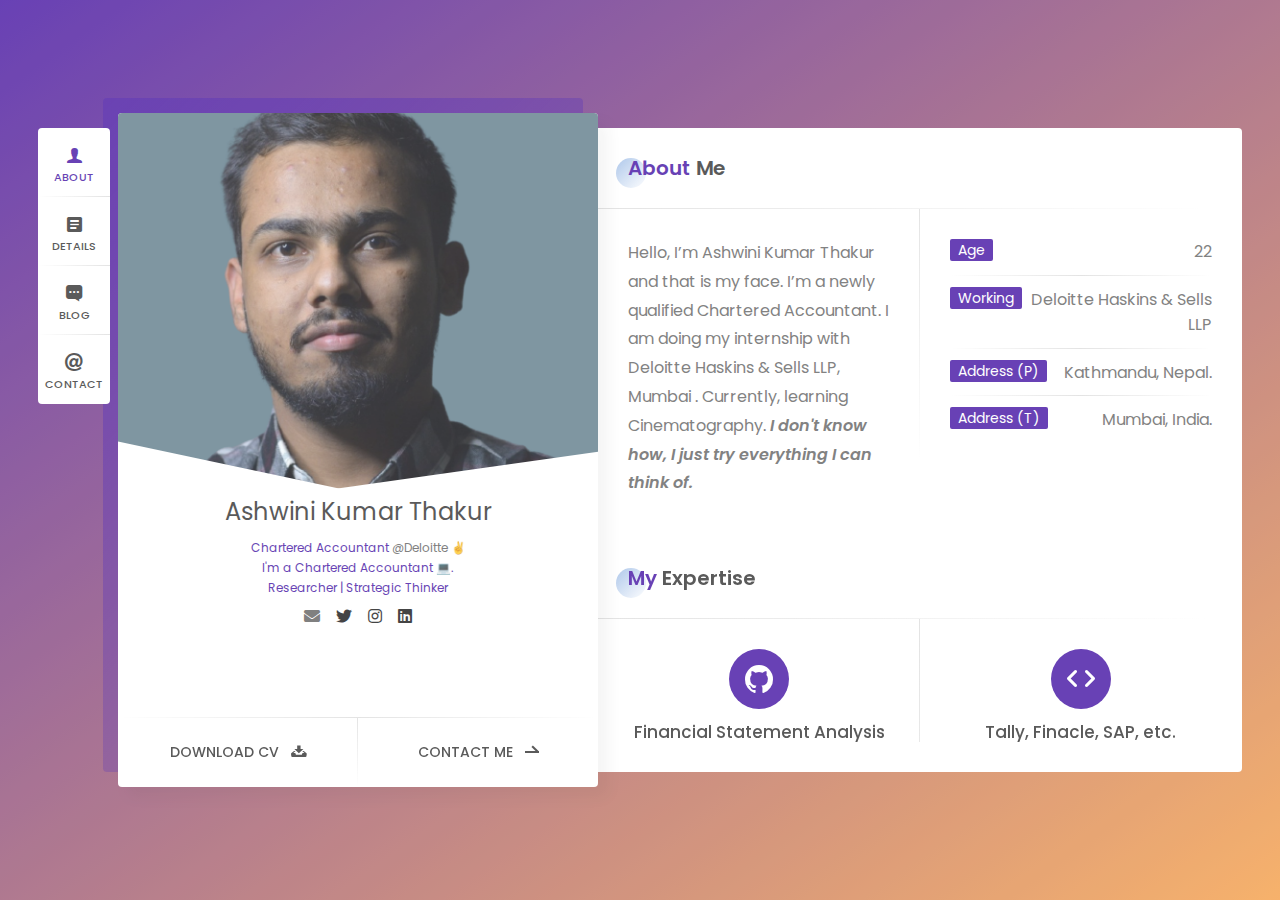
==== commit e388e15c: "Commit" ====
--- a/index.html
+++ b/index.html
@@ -8,19 +8,19 @@
 	-->
 	<meta charset="UTF-8" />
 	<meta http-equiv="X-UA-Compatible" content="IE=edge"> 
-	<title>Anjani Kumar Thakur</title>
+	<title>Ashwini Kumar Thakur</title>
 	<meta name="viewport" content="width=device-width, initial-scale=1, maximum-scale=1" />
-	<meta name=description content="Hi I am Anjani Kumar Thakur. I am a Software Engineer - R&D at CashKaro. I love to work in team and build products. I'm a maker and software artisan 💻 🚀 🚢. I love to work in team and build products. Researcher | Tech Mentor">
-	<link rel=canonical href=https://anjkt.com/>
+	<meta name=description content="Hi I am Ashwini Kumar Thakur. I am a Chartered Accountant at Deloitte. I love to work in team and build products. I'm a maker and software artisan 💻 🚀 🚢. I love to work in team and build products. Researcher | Strategic Thinker">
+	<link rel=canonical href=https://edwini.works/>
 	<meta property=og:locale content=en_US>
 	<meta property=og:type content=website>
-	<meta property=og:title content="Anjani Kumar Thakur - Software Engineer - R&D at CashKaro">
-	<meta property=og:description content="Hi I am Anjani Kumar Thakur. I am a Software Engineer - R&D at CashKaro. I love to work in team and build products. I'm a maker and software artisan 💻 🚀 🚢. I love to work in team and build products. Researcher | Tech Mentor">
-	<meta property=og:url content=https://anjkt.com/>
-	<meta property=og:site_name content="Anjani Kumar Thakur">
+	<meta property=og:title content="Ashwini Kumar Thakur - Chartered Accountant at Deloitte">
+	<meta property=og:description content="Hi I am Ashwini Kumar Thakur. I am a Chartered Accountant at Deloitte. I love to work in team and build products. I'm a maker and software artisan 💻 🚀 🚢. I love to work in team and build products. Researcher | Strategic Thinker">
+	<meta property=og:url content=https://edwini.works/>
+	<meta property=og:site_name content="Ashwini Kumar Thakur">
 	<meta name=twitter:card content=summary_large_image>
-	<meta name=twitter:description content="Hi I am Anjani Kumar Thakur. I am a Software Engineer - R&D at CashKaro. I love to work in team and build products. I'm a maker and software artisan 💻 🚀 🚢. I love to work in team and build products. Researcher | Tech Mentor">
-	<meta name=twitter:title content="Anjani Kumar Thakur - Software Engineer - R&D at CashKaro">
+	<meta name=twitter:description content="Hi I am Ashwini Kumar Thakur. I am a Chartered Accountant at Deloitte. I love to work in team and build products. I'm a maker and software artisan 💻 🚀 🚢. I love to work in team and build products. Researcher | Strategic Thinker">
+	<meta name=twitter:title content="Ashwini Kumar Thakur - Chartered Accountant at Deloitte">
 	
 	<!--
 		Load Fonts
@@ -159,22 +159,22 @@
 					</div>
 
 					<!-- profile titles -->
-					<div class="title">Anjani Kumar Thakur</div>
-					<div class="subtitle">Engineering <a href="https://cashkaro.com">@CashKaro</a> ✌️<br>
-						I'm a software engineer 💻 🚀 🚢.<br>
-						Researcher | Tech Mentor</div>
+					<div class="title">Ashwini Kumar Thakur</div>
+					<div class="subtitle">Chartered Accountant <a href="https://Deloitte.com">@Deloitte</a> ✌️<br>
+						I'm a Chartered Accountant 💻.<br>
+						Researcher | Strategic Thinker</div>
 
 					<!-- profile socials -->
 					<div class="social">
-						<a target="_blank" href="mailto:hireanjkt@gmail.com"><span class="fa fa-envelope"></span></a>
-						<a target="_blank" href="https://twitter.com/lifeofanjkt"><span class="fab fa-twitter"></span></a>
-						<a target="_blank" href="https://github.com/anjkt"><span class="fab fa-github"></span></a>
-						<a target="_blank" href="https://linkedin.com/in/anjkt/"><span class="fab fa-linkedin"></span></a>
+						<a target="_blank" href="mailto:hireashw@gmail.com"><span class="fa fa-envelope"></span></a>
+						<a target="_blank" href="https://twitter.com/shaurabhphoto"><span class="fab fa-twitter"></span></a>
+						<a target="_blank" href="https://instagram.com/shaurabhphoto"><span class="fab fa-instagram"></span></a>
+						<a target="_blank" href="https://linkedin.com/in/iashwini/"><span class="fab fa-linkedin"></span></a>
 					</div>
 					
 					<!-- profile buttons -->
 					<div class="lnks">
-						<a href="https://anjkt.com/resume.pdf" class="lnk" target="_blank">
+						<a href="https://edwini.works/resume.pdf" class="lnk" target="_blank">
 							<span class="text">Download CV</span>
 							<span class="ion ion-archive"></span>
 						</a>
@@ -207,16 +207,17 @@
 							<div class="col col-d-6 col-t-6 col-m-12 border-line-v">
 								<div class="text-box">
 									<p>
-										Hello, I’m Anjani Kumar Thakur and that is my face. I’m a software engineer for <em><strong>#CashKaro</strong></em>. Also, I love to play Tabla (Percussion Music). Currently, learning Cinematography and diving into sprituality. <em><strong> I don't know how, I just try everything I can think of. </strong></em>
+										Hello, I’m Ashwini Kumar Thakur and that is my face. I’m a newly qualified Chartered Accountant. I am doing my internship with Deloitte Haskins & Sells LLP, Mumbai </strong></em>. Currently, learning Cinematography. <em><strong> I don't know how, I just try everything I can think of. </strong></em>
 									</p>
 								</div>
 							</div>
 							<div class="col col-d-6 col-t-6 col-m-12 border-line-v">
 								<div class="info-list">
 									<ul>
-										<li><strong>Age</strong> 24</li>
-										<li><strong>Working</strong> CashKaro</li>
-										<li><strong>Address</strong> New Delhi, India</li>
+										<li><strong>Age</strong> 22</li>
+										<li><strong>Working</strong> Deloitte Haskins & Sells LLP</li>
+										<li><strong>Address (P)</strong> Kathmandu, Nepal.</li>
+										<li><strong>Address (T)</strong> Mumbai, India.</li>
 									</ul>
 								</div>
 							</div>
@@ -240,9 +241,9 @@
 							<div class="col col-d-6 col-t-6 col-m-12 border-line-h">
 								<div class="service-item">
 									<div class="icon"><span class="ion ion-social-github"></span></div>
-									<div class="name">System Architecturing/ Design</div>
+									<div class="name">Financial Statement Analysis</div>
 									<p>
-										I love to design scalable systems and the underlying Architecture.
+										Analyzing current and past financial data and performance. Preparing reports and Projections based on this analysis. Evaluating current capital expenditure, exploaring investment opportunities etc..
 									</p>
 								</div>
 							</div>
@@ -251,9 +252,9 @@
 							<div class="col col-d-6 col-t-6 col-m-12 border-line-h">
 								<div class="service-item">
 									<div class="icon"><span class="ion ion-code"></span></div>
-									<div class="name">Software Developement</div>
+									<div class="name">Tally, Finacle, SAP, etc.</div>
 									<p>
-										I'm a maker and software artisan 💻 🚀 🚢. I love to work in team and build products.
+										I have a good command over enterpise resource planning softwares like Tally, Finacle and customised SAP. Besides this, I also have a good command over MS Word, Excel, Access and Powerpoint and Power BI.
 									</p>
 								</div>
 							</div>
@@ -264,7 +265,7 @@
 									<div class="icon"><span class="ion ion-power"></span></div>
 									<div class="name">Research</div>
 									<p>
-										I love to research on various verticals of Computer Science. I am learning to understand the Request/Response Packets.
+										I love to research on various verticals of business management. I am learning to understand the Financial Modelling and Valuations.
 									</p>
 								</div>
 							</div>
@@ -273,9 +274,9 @@
 							<div class="col col-d-6 col-t-6 col-m-12">
 								<div class="service-item">
 									<div class="icon"><span class="ion ion-social-youtube"></span></div>
-									<div class="name">Mentoring</div>
+									<div class="name">Audit, Compliances, Tax and many more.</div>
 									<p>
-										Working on Development of a Tech Channel to help individuals to get conceptual learning of Computer Science.
+										Have good knowlege of Indian GAAP and Ind AS. Independently excecuted Ind AS engagements, tax audits and statutory certifications.
 									</p>
 								</div>
 							</div>
@@ -300,7 +301,7 @@
 							<div class="col col-d-4 col-t-4 col-m-6 border-line-v">
 								<div class="fuct-item">
 									<div class="icon"><span class="ion ion-disc"></span></div>
-									<div class="name">Playing Tabla</div>
+									<div class="name">Playing Cricket</div>
 								</div>
 							</div>
 
@@ -316,67 +317,7 @@
 							<div class="col col-d-4 col-t-4 col-m-6 border-line-v">
 								<div class="fuct-item">
 									<div class="icon"><span class="ion ion-coffee"></span></div>
-									<div class="name">10+ Talks given</div>
-								</div>
-							</div>
-
-							<div class="clear"></div>
-						</div>
-
-					</div>
-
-					<!--
-						Clients
-					-->
-					<div class="content clients">
-
-						<!-- title -->
-						<div class="title">Recent Talks</div>
-
-						<!-- content -->
-						<div class="row client-items">
-
-							<!-- client item -->
-							<div class="col col-d-3 col-t-3 col-m-6 border-line-v">
-								<div class="client-item">
-									<div class="image">
-										<a target="_blank" href="https://www.meetup.com/GdgCloudChennai/events/266081385/">
-											<img src="https://www.gstatic.com/devrel-devsite/prod/v2e3f09d6e6536badfdb5bf4153d08404c10f0bdcdc9056b4896a90327dc2c4ff/cloud/images/favicons/onecloud/apple-icon.png" alt="" />
-										</a>
-									</div>
-								</div>
-							</div>
-
-							<!-- client item -->
-							<div class="col col-d-3 col-t-3 col-m-6 border-line-v">
-								<div class="client-item">
-									<div class="image">
-										<a target="_blank" href="https://www.docker.com/">
-											<img src="https://www.docker.com/sites/default/files/d8/styles/role_icon/public/2019-07/vertical-logo-monochromatic.png?itok=erja9lKc" alt="" />
-										</a>
-									</div>
-								</div>
-							</div>
-
-							<!-- client item -->
-							<div class="col col-d-3 col-t-3 col-m-6 border-line-v">
-								<div class="client-item">
-									<div class="image">
-										<a target="_blank" href="https://kubernetes.io/">
-											<img src="https://pbs.twimg.com/profile_images/511909265720614913/21_d3cvM_400x400.png" alt="" />
-										</a>
-									</div>
-								</div>
-							</div>
-
-							<!-- client item -->
-							<div class="col col-d-3 col-t-3 col-m-6 border-line-v">
-								<div class="client-item">
-									<div class="image">
-										<a target="_blank" href="https://nodejs.org/en/">
-											<img src="https://www.mindrops.com/images/nodejs-image.png" alt="" />
-										</a>
-									</div>
+									<div class="name">10+ articles written</div>
 								</div>
 							</div>
 
@@ -404,12 +345,13 @@
 
 						<!-- content -->
 						<div class="row border-line-v">
+							
 							<!-- blog item -->
 							<div class="col col-d-12 col-t-12 col-m-12 border-line-h">
 								<div class="box-item">
 									<div class="image">
-										<a href="https://www.notion.so/A-Productive-Day-671bca0c2867458e9b963aa12593a6b6" target="_blank">
-											<img src="images/blog/blog3.jpg" alt="" />
+										<a href="./TQO.pdf" target="_blank">
+											<img src="https://ourbiratnagar.net/wp-content/uploads/2016/01/saurab-thakur.jpg" alt="" />
 											<span class="info">
 												<span class="ion ion-document-text"></span>
 											</span>
@@ -417,45 +359,47 @@
 										</a>
 									</div>
 									<div class="desc">
-										<a href="https://www.notion.so/A-Productive-Day-671bca0c2867458e9b963aa12593a6b6" target="_blank" class="name">How to push upto 100?</a>
-										<div class="category">Productivity</div>
-									</div>
-								</div>
-							</div>
+										<a href="./TQO.pdf" target="_blank" class="name">Metaverse</a>
+										<div class="category">Technology</div>
+									</div>
+								</div>
+							</div>
+
 							<!-- blog item -->
 							<div class="col col-d-12 col-t-12 col-m-12 border-line-h">
 								<div class="box-item">
 									<div class="image">
-										<a href="TQO.pdf" target="_blank">
-											<img src="images/blog/blog1.jpg" alt="" />
+										<a href="https://ourbiratnagar.net/2016/01/17917" target="_blank">
+											<img src="https://ourbiratnagar.net/wp-content/uploads/2016/01/saurab-thakur.jpg" alt="" />
 											<span class="info">
 												<span class="ion ion-document-text"></span>
 											</span>
-											<span class="date"><strong>20</strong>Jan, 21</span>
+											<span class="date"><strong>08</strong>June, 21</span>
 										</a>
 									</div>
 									<div class="desc">
-										<a href="TQO.pdf" target="_blank" class="name">How one can find a balance, between practicality and inner happiness?</a>
-										<div class="category">Sprituality</div>
-									</div>
-								</div>
-							</div>
-
+										<a href="https://ourbiratnagar.net/2016/01/17917" target="_blank" class="name">Children are the Architects of the future world</a>
+										<div class="category">Future</div>
+									</div>
+								</div>
+							</div>
+
+							
 							<!-- blog item -->
 							<div class="col col-d-12 col-t-12 col-m-12 border-line-h">
 								<div class="box-item">
 									<div class="image">
-										<a href="https://www.linkedin.com/pulse/computer-science-vs-programming-anjani-kumar-thakur/" target="_blank">
-											<img src="https://media-exp1.licdn.com/dms/image/C4E12AQFOBDjTX3VTog/article-cover_image-shrink_600_2000/0/1593279548174?e=1621468800&v=beta&t=EJBWq5IeYnmeeKgQ9-lnHzk6WfWb9hARZYEfko4HFCw" alt="" />
+										<a href="https://ourbiratnagar.net/2016/04/20160" target="_blank">
+											<img src="https://ourbiratnagar.net/wp-content/uploads/2016/01/saurab-thakur.jpg" alt="" />
 											<span class="info">
 												<span class="ion ion-document-text"></span>
 											</span>
-											<span class="date"><strong>27</strong>Jun, 20</span>
+											<span class="date"><strong>08</strong>June, 21</span>
 										</a>
 									</div>
 									<div class="desc">
-										<a href="https://www.linkedin.com/pulse/computer-science-vs-programming-anjani-kumar-thakur/" target="_blank" class="name">Computer Science vs Programming</a>
-										<div class="category">Engineering</div>
+										<a href="https://ourbiratnagar.net/2016/04/20160" target="_blank" class="name">Universal expression of happiness</a>
+										<div class="category">Productivity</div>
 									</div>
 								</div>
 							</div>
@@ -494,19 +438,11 @@
 								</div>
 								<div class="resume-items">
 									<div class="resume-item border-line-h active">
-										<div class="date">October 2018 - Present</div>
-										<div class="name">Software Development Engineer - Research</div>
-										<div class="company">CashKaro</div>
+										<div class="date">March 2019 - Present</div>
+										<div class="name">Audit Senior</div>
+										<div class="company">Deloitte Haskins & Sells LLP</div>
 										<p>
-											Collaborate with research and development teams on the execution of POC Projects.
-										</p>
-									</div>
-									<div class="resume-item border-line-h">
-										<div class="date">June 2018 - Sept 2018</div>
-										<div class="name">Software Development Intern</div>
-										<div class="company">NovoInvent Softwares</div>
-										<p>
-											Monitored technical aspects of the front-end delivery for several projects.
+											Independently handled audits of companies in warehousing, Investment Advisory, Real Estate Funds which involved end to end coordination with client and team members. Involved in preparationa nd presentation of first time Ind AS Financials as per Ind AS 101.
 										</p>
 									</div>
 								</div>
@@ -520,23 +456,23 @@
 								</div>
 								<div class="resume-items">
 									<div class="resume-item border-line-h">
-										<div class="date">2015-2019</div>
-										<div class="name">Dr. A.P.J Abdul Kalam Technical University, Lucknow</div>
-										<div class="company">Ghaziabad</div>
+										<div class="date">2017-2022</div>
+										<div class="name">Institue of Chartered Accountants of India</div>
+										<div class="company">Mumbai, Maharastra</div>
 										<p>
-											Bachelor of Technology in Computer Science & Engineering, R.D. Engineering College
+											Chartered Accountancy
 										</p>
 									</div>
 									<div class="resume-item border-line-h">
-										<div class="date">2012-2014</div>
+										<div class="date">2015-2017</div>
 										<div class="name">Higher Secondary</div>
 										<div class="company">Biratnagar, Nepal</div>
 										<p>
-											Completed 10+2 in Physics & Maths from HSEB Board, Nepal at Lord Buddha Higher Secondary School
+											Completed 10+2 in Business Studies and Economics from NEB Board, Nepal at Merryland Secondary School
 										</p>
 									</div>
 									<div class="resume-item">
-										<div class="date">2002 - 2012</div>
+										<div class="date">2005 - 2015</div>
 										<div class="name">Secondary</div>
 										<div class="company">Birtnagar Nepal</div>
 										<p>
@@ -566,22 +502,22 @@
 									</div>
 									<ul>
 										<li> 
-											<div class="name">Languages : C, C++, Java, Python, JS, PHP</div>
+											<div class="name">Industry Audits : Real Estate, Warehousing, NBFC/HFC, Investment Advisory</div>
 										</li>
 										<li> 
-											<div class="name">Tools/ Frameworks : Bootstrap Polymer JS, Particle JS, MySQL, GIT</div>
+											<div class="name">Tools/ Softwares : Tally, Finacle, SAP, Power BI, MS Office</div>
 										</li>
 										<li> 
-											<div class="name">Cloud Infrastructure : AWS, GCP </div>
+											<div class="name">Audits : Statutory, Tax, Internal and Certifications </div>
 										</li>
 										<li> 
-											<div class="name">Familiar Areas : Assembly, Java, Blockchain, Machine Learning and AI</div>
+											<div class="name">Standards : Indian GAAP, Ind AS, IFRS, NFRS and Auditing Standards</div>
 										</li>
 										<li> 
-											<div class="name">Agile Software Development with Testing in different phases of SDLC</div>
+											<div class="name">Areas Exlored: Accounting, Audit, Reviews, Tax and Certifcations</div>
 										</li>
 										<li> 
-											<div class="name">System Design</div>
+											<div class="name">Other tools used: Omina, Levvia, EMS, Iconfirm, Icount etc.</div>
 										</li>
 									</ul>
 								</div>
@@ -612,10 +548,10 @@
 
 						<!-- content -->
 						<div class="row">
-							<div class="col col-d-3 col-t-3 col-m-3 border-line-v"><a target="_blank" href="mailto:hireanjkt@gmail.com"><span class="fa fa-3x fa-envelope"></span></a></div>
-							<div class="col col-d-3 col-t-3 col-m-3 border-line-v"><a target="_blank" href="https://twitter.com/lifeofanjkt"><span class="fab fa-3x fa-twitter"></span></a></div>
-							<div class="col col-d-3 col-t-3 col-m-3 border-line-v"><a target="_blank" href="https://github.com/anjkt"><span class="fab fa-3x fa-github"></span></a></div>
-							<div class="col col-d-3 col-t-3 col-m-3 border-line-v"><a target="_blank" href="https://linkedin.com/in/anjkt/"><span class="fab fa-3x fa-linkedin"></span></a></div>
+							<div class="col col-d-3 col-t-3 col-m-3 border-line-v"><a target="_blank" href="mailto:hireashw@gmail.com"><span class="fa fa-3x fa-envelope"></span></a></div>
+							<div class="col col-d-3 col-t-3 col-m-3 border-line-v"><a target="_blank" href="https://twitter.com/shaurabhphoto"><span class="fab fa-3x fa-twitter"></span></a></div>
+							<div class="col col-d-3 col-t-3 col-m-3 border-line-v"><a target="_blank" href="https://instagram.com/shaurabhphoto"><span class="fab fa-3x fa-instagram"></span></a></div>
+							<div class="col col-d-3 col-t-3 col-m-3 border-line-v"><a target="_blank" href="https://linkedin.com/in/iashwini/"><span class="fab fa-3x fa-linkedin"></span></a></div>
 							<div class="clear"></div>
 							<div class="col col-d-12 col-t-12 col-m-12 border-line-v"><span>Feel free to throw me an email, unless you're a recruiter, in which case destroy every email-capable device you own to prevent this possibility.</span></div>
 						</div>
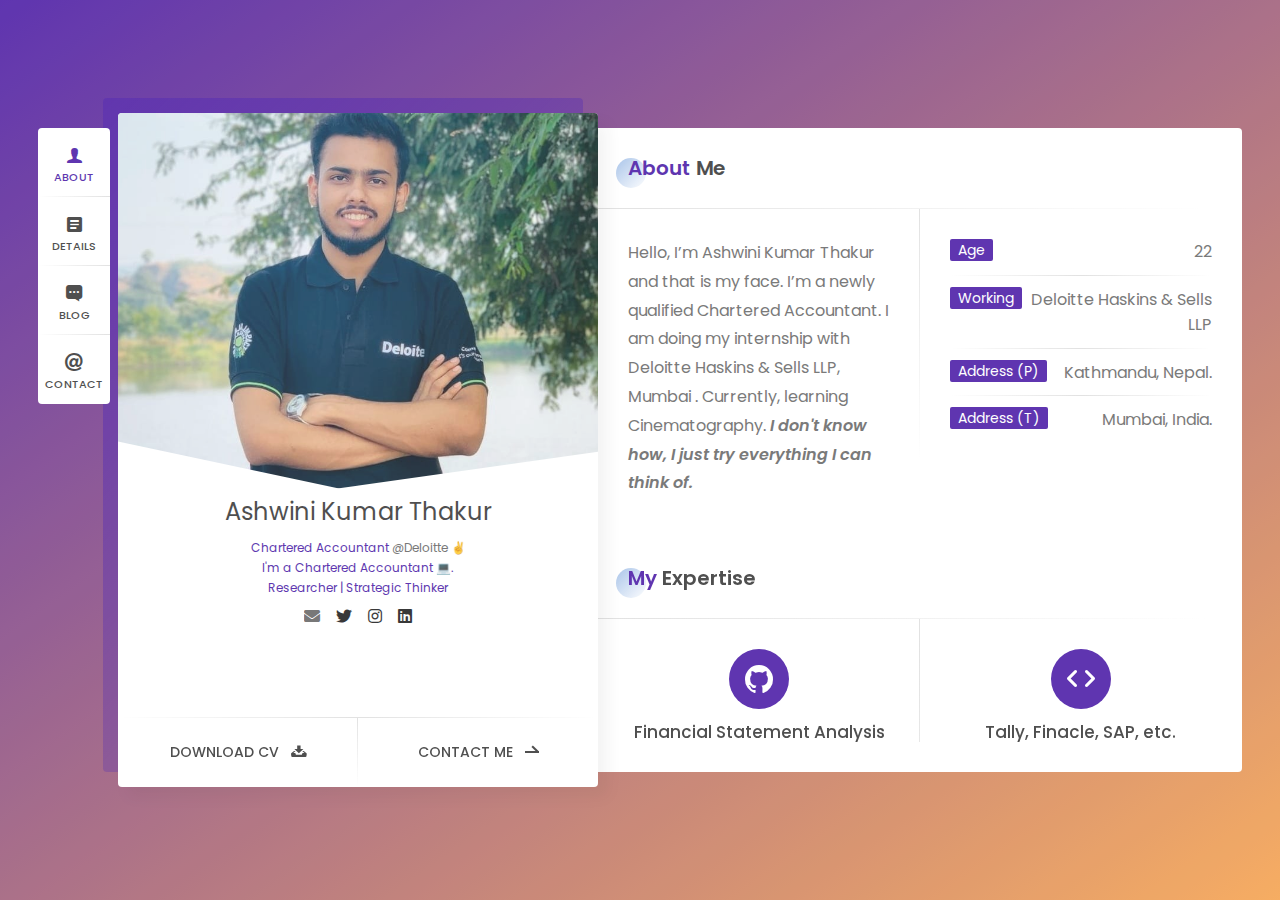
==== commit 69edad26: "Image Updateeeeeeeeeeeeeeeee" ====
--- a/index.html
+++ b/index.html
@@ -151,7 +151,7 @@
 				<div class="profile no-photo">
 
 					<!-- profile image -->
-					<div class="slide" style="background-image: url(images/3941.jpg);"></div>
+					<div class="slide" style="background-image: url(images/3941-0.jpg);"></div>
 
 					<!-- profile photo -->
 					<div class="image">
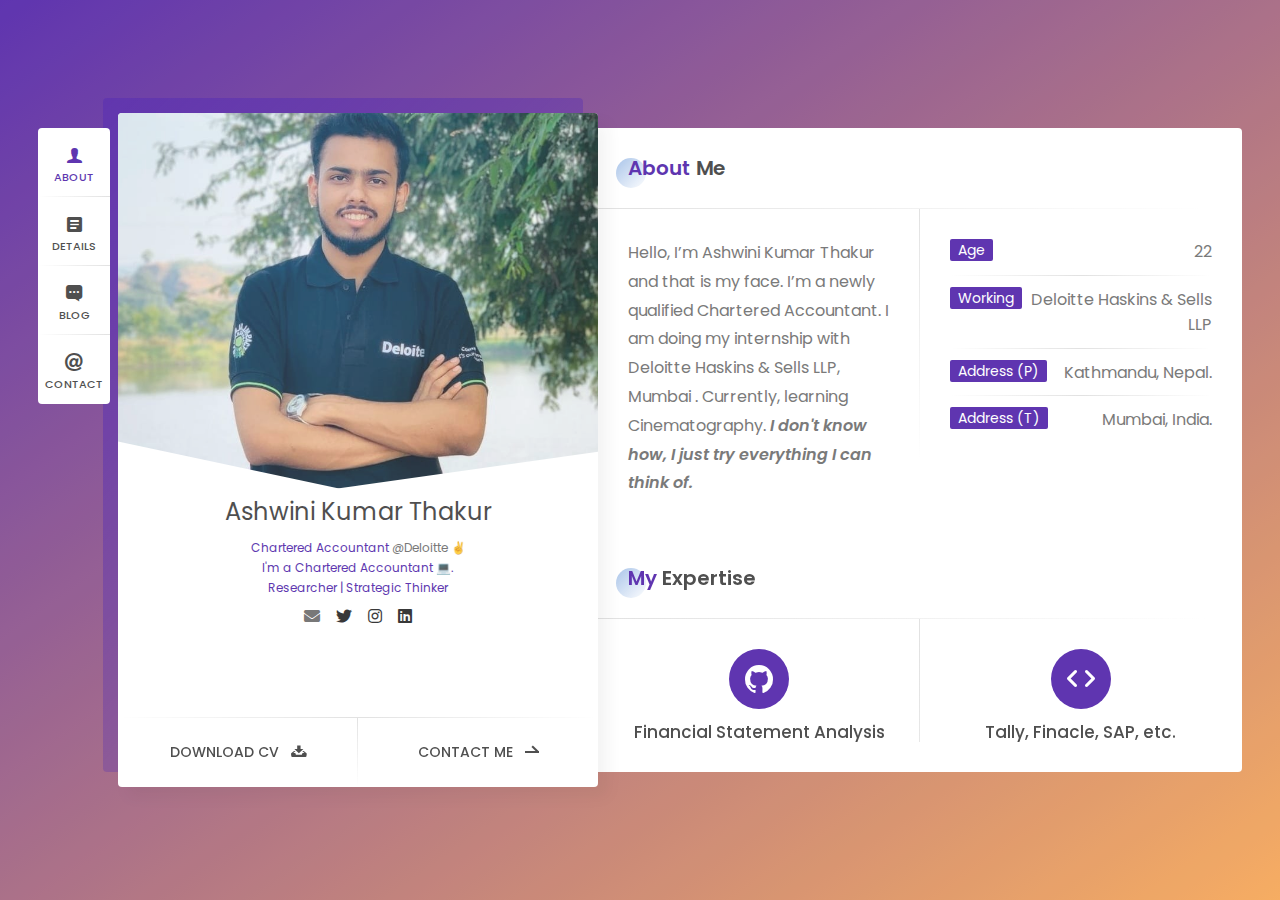
==== commit 02ae6e9a: "again : notif Update" ====
--- a/index.html
+++ b/index.html
@@ -438,14 +438,37 @@
 								</div>
 								<div class="resume-items">
 									<div class="resume-item border-line-h active">
-										<div class="date">March 2019 - Present</div>
+										<div class="date">March 2021 - Present</div>
 										<div class="name">Audit Senior</div>
 										<div class="company">Deloitte Haskins & Sells LLP</div>
 										<p>
-											Independently handled audits of companies in warehousing, Investment Advisory, Real Estate Funds which involved end to end coordination with client and team members. Involved in preparationa nd presentation of first time Ind AS Financials as per Ind AS 101.
+											Engaged in audits of listed HFCs and NBFCs with experience in loan book verification, asset classification, provisioning and borrowing testing. Conducted tax audits under Income Tax Act, 1961, along with preparation of Reports 3CA, 3CD and related annexures. Participated in physical verification of inventories and cash.
 										</p>
 									</div>
 								</div>
+
+								<div class="resume-items">
+									<div class="resume-item border-line-h active">
+										<div class="date">Feb 2020 - March 2021</div>
+										<div class="name">Senior Associate</div>
+										<div class="company">Deloitte Haskins & Sells LLP</div>
+										<p>
+											Independently handled audits of companies in Warehousing, Real Estate Funds and Investment Advisory sectors, which involved end-to-end coordination with the client and team members. Performed control testing for IFC reporting under Section 143(3)(i) of Companies Act, 2013
+										</p>
+									</div>
+								</div>
+
+								<div class="resume-items">
+									<div class="resume-item border-line-h active">
+										<div class="date">March 2019 - Feb 2020</div>
+										<div class="name">Associate</div>
+										<div class="company">Deloitte Haskins & Sells LLP</div>
+										<p>
+											Engaged in audits of listed HFCs and NBFCs with experience in loan book verification, asset classification, provisioning and borrowing testing. Conducted tax audits under Income Tax Act, 1961, along with preparation of Reports 3CA, 3CD and related annexures. Participated in physical verification of inventories and cash.
+										</p>
+									</div>
+								</div>
+
 							</div>
 
 							<!-- education -->
